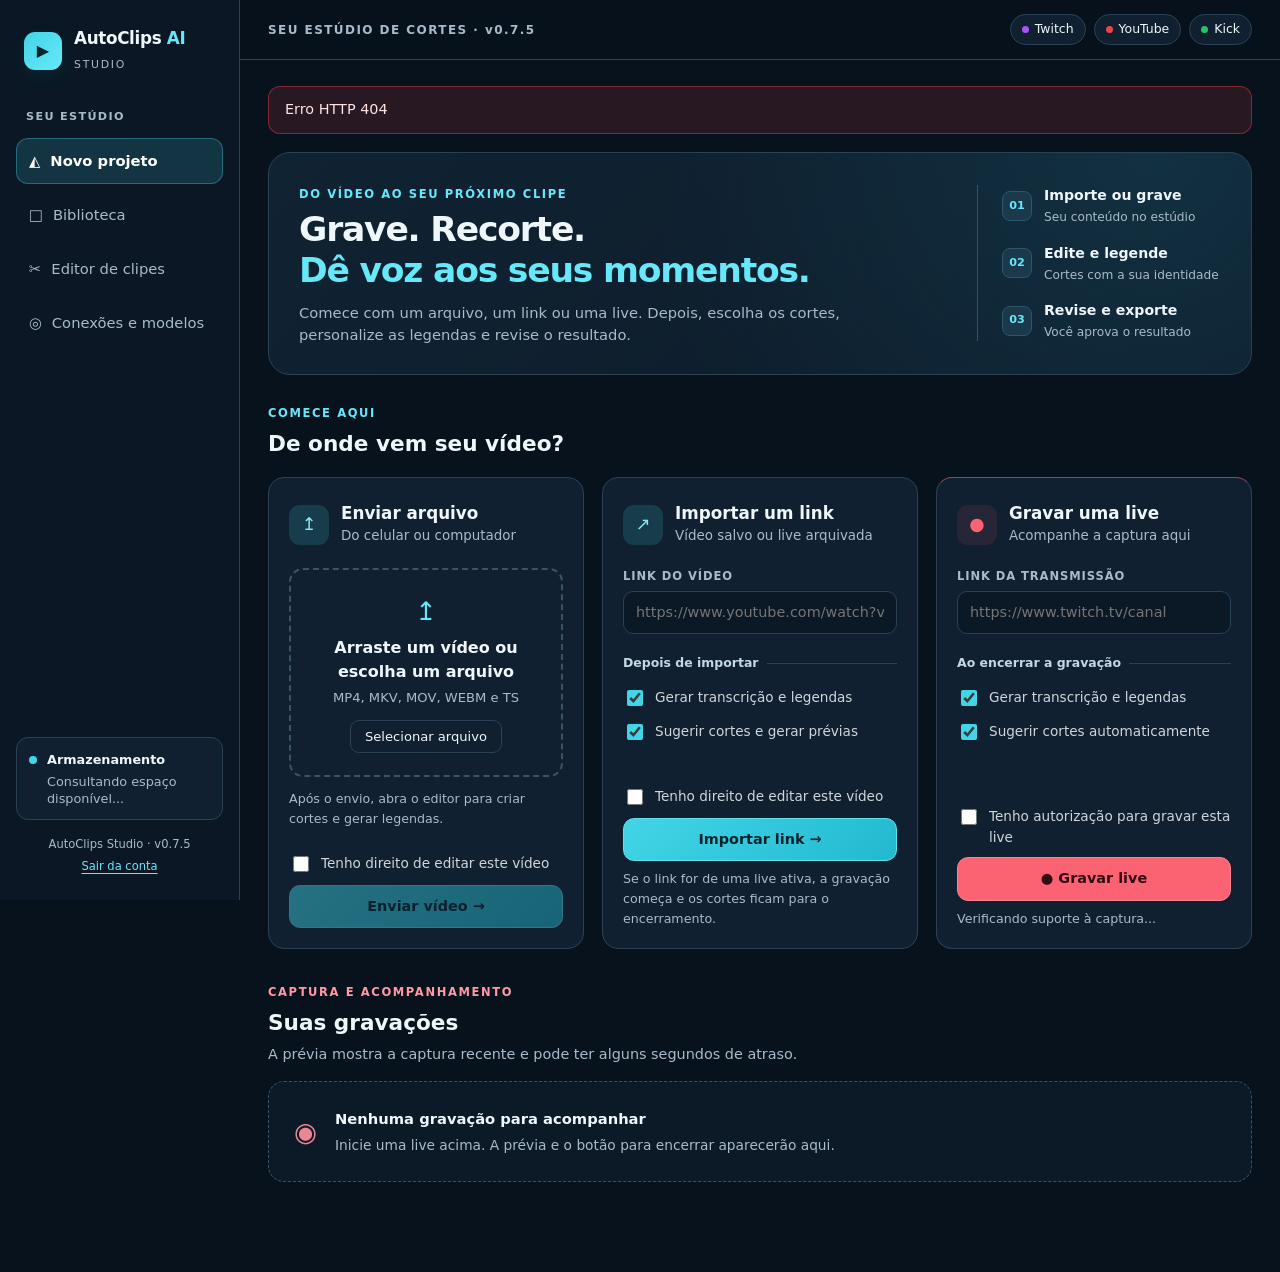
==== static/index.html @ ab7106ce "feat(studio): add face-guided layouts and reusable presets (v0.7.5) Add local YuNet face candidates," ====
<!doctype html>
<html lang="pt-BR">
<head>
  <meta charset="utf-8">
  <meta name="viewport" content="width=device-width, initial-scale=1, viewport-fit=cover">
  <meta name="theme-color" content="#08121d">
  <title>AutoClips AI Studio v0.7.5</title>
  <link rel="stylesheet" href="/static/app.css">
  <link rel="stylesheet" href="/static/layout-editor.css">
</head>
<body>
<a class="skip-link" href="#main-content">Ir para o conteúdo</a>
<div class="shell">
  <aside class="sidebar" aria-label="Navegação do estúdio">
    <div class="brand"><span class="brand-icon" aria-hidden="true">▶</span><div><b>AutoClips<span class="accent"> AI</span></b><small>STUDIO</small></div></div>
    <div class="side-label">SEU ESTÚDIO</div>
    <button class="nav active" data-tab="sources"><span aria-hidden="true">◭</span> Novo projeto</button>
    <button class="nav" data-tab="library"><span aria-hidden="true">□</span> Biblioteca</button>
    <button class="nav" data-tab="editor"><span aria-hidden="true">✂</span> Editor de clipes</button>
    <button class="nav" data-tab="connections"><span aria-hidden="true">◎</span> Conexões e modelos</button>
    <div class="side-spacer"></div>
    <div class="side-info"><div class="storage-dot" aria-hidden="true"></div><div><b>Armazenamento</b><p id="storage-info">Consultando espaço disponível...</p></div></div>
    <div class="sidebar-foot">AutoClips Studio · v0.7.5<br><a href="/logout">Sair da conta</a></div>
  </aside>
  <div class="main-wrap">
    <header class="topbar">
      <div class="mobile-brand"><span aria-hidden="true">▶</span> <b>AutoClips AI</b></div>
      <span class="eyebrow">SEU ESTÚDIO DE CORTES · v0.7.5</span>
      <div class="platforms" aria-label="Plataformas compatíveis"><span class="pill"><i class="dot tw" aria-hidden="true"></i>Twitch</span><span class="pill"><i class="dot yt" aria-hidden="true"></i>YouTube</span><span class="pill"><i class="dot kick" aria-hidden="true"></i>Kick</span></div>
    </header>
    <main id="main-content" tabindex="-1">
      <div id="notice" class="notice hidden" role="status" aria-live="polite"></div>
      <section id="sources" class="page active" aria-labelledby="sources-title">
        <div class="hero">
          <div class="hero-copy"><span class="overline">DO VÍDEO AO SEU PRÓXIMO CLIPE</span><h1 id="sources-title">Grave. Recorte.<br><span>Dê voz aos seus momentos.</span></h1><p>Comece com um arquivo, um link ou uma live. Depois, escolha os cortes, personalize as legendas e revise o resultado.</p></div>
          <ol class="hero-steps" aria-label="Etapas de criação">
            <li><span>01</span><div><b>Importe ou grave</b><small>Seu conteúdo no estúdio</small></div></li>
            <li><span>02</span><div><b>Edite e legende</b><small>Cortes com a sua identidade</small></div></li>
            <li><span>03</span><div><b>Revise e exporte</b><small>Você aprova o resultado</small></div></li>
          </ol>
        </div>
        <div class="section-heading"><div><span class="overline">COMECE AQUI</span><h2>De onde vem seu vídeo?</h2></div></div>
        <div class="source-grid three-cols">
          <article class="panel upload-panel">
            <div class="panel-head"><div class="panel-icon" aria-hidden="true">↥</div><div><h3>Enviar arquivo</h3><p>Do celular ou computador</p></div></div>
            <div class="dropzone" id="dropzone"><div class="drop-illustration" aria-hidden="true">↥</div><b>Arraste um vídeo ou escolha um arquivo</b><p>MP4, MKV, MOV, WEBM e TS</p><input id="video-file" type="file" accept="video/*,.mkv,.ts,.webm" aria-label="Selecionar arquivo de vídeo"><span class="outlined" aria-hidden="true">Selecionar arquivo</span></div>
            <div id="file-label" class="file-label hidden"></div><p class="hint source-help">Após o envio, abra o editor para criar cortes e gerar legendas.</p>
            <label class="checkline authorization"><input type="checkbox" id="upload-authorized"> Tenho direito de editar este vídeo</label>
            <button id="btn-upload" class="primary full" disabled>Enviar vídeo <span aria-hidden="true">→</span></button>
            <div class="progress-wrap hidden" id="upload-progress"><div class="progress-rail"><div id="upload-bar"></div></div><span id="upload-text" role="status">0%</span></div>
          </article>
          <article class="panel vod-panel">
            <div class="panel-head"><div class="panel-icon" aria-hidden="true">↗</div><div><h3>Importar um link</h3><p>Vídeo salvo ou live arquivada</p></div></div>
            <label class="field-label" for="vod-url">LINK DO VÍDEO</label><input id="vod-url" type="url" placeholder="https://www.youtube.com/watch?v=..." autocomplete="off" aria-describedby="vod-capability">
            <fieldset class="source-options"><legend>Depois de importar</legend><label class="checkline"><input type="checkbox" id="vod-transcribe" checked> Gerar transcrição e legendas</label><label class="checkline"><input type="checkbox" id="vod-auto" checked> Sugerir cortes e gerar prévias</label></fieldset>
            <label class="checkline authorization"><input type="checkbox" id="vod-authorized"> Tenho direito de editar este vídeo</label>
            <button id="btn-vod" class="primary full">Importar link <span aria-hidden="true">→</span></button>
            <p class="hint" id="vod-capability">Se o link for de uma live ativa, a gravação começa e os cortes ficam para o encerramento.</p>
          </article>
          <article class="panel live-panel">
            <div class="panel-head"><div class="panel-icon live-icon" aria-hidden="true">●</div><div><h3>Gravar uma live</h3><p>Acompanhe a captura aqui</p></div></div>
            <label class="field-label" for="live-url">LINK DA TRANSMISSÃO</label><input id="live-url" type="url" placeholder="https://www.twitch.tv/canal" autocomplete="off" aria-describedby="live-capability">
            <fieldset class="source-options"><legend>Ao encerrar a gravação</legend><label class="checkline"><input type="checkbox" id="live-transcribe" checked> Gerar transcrição e legendas</label><label class="checkline"><input type="checkbox" id="live-auto" checked> Sugerir cortes automaticamente</label></fieldset>
            <label class="checkline authorization"><input type="checkbox" id="live-authorized"> Tenho autorização para gravar esta live</label>
            <button id="btn-live" class="primary record full"><span aria-hidden="true">●</span> Gravar live</button>
            <p class="hint" id="live-capability">Verificando suporte à captura...</p>
          </article>
        </div>
        <section class="live-workspace" aria-labelledby="live-workspace-title">
          <div class="section-heading"><div><span class="overline live-overline">CAPTURA E ACOMPANHAMENTO</span><h2 id="live-workspace-title">Suas gravações</h2><p>A prévia mostra a captura recente e pode ter alguns segundos de atraso.</p></div></div>
          <div id="lives-list" class="live-recordings" aria-live="polite"></div>
          <div id="lives-empty" class="live-empty"><span class="empty-live-icon" aria-hidden="true">◉</span><div><b>Nenhuma gravação para acompanhar</b><p>Inicie uma live acima. A prévia e o botão para encerrar aparecerão aqui.</p></div></div>
        </section>
      </section>

      <section id="library" class="page" aria-labelledby="library-title">
        <div class="section-heading"><div><span class="overline">SEUS PROJETOS</span><h1 id="library-title">Biblioteca</h1><p>Escolha um vídeo para cortar, transcrever ou continuar a edição.</p></div><div class="btn-row"><button class="outline" id="cleanup-storage" type="button">Limpar temporários</button><button class="outline" id="refresh-library" type="button">Atualizar</button></div></div>
        <div id="video-library" class="video-grid"></div>
      </section>

      <section id="editor" class="page" aria-labelledby="editor-title">
        <div class="section-heading editor-heading"><div><span class="overline">CORTES E LEGENDAS</span><h1 id="editor-title">Editor de clipes</h1><p id="editor-subtitle">Selecione um vídeo da biblioteca para começar.</p></div><div class="btn-row"><button class="outline" id="back-library">Biblioteca</button><button class="primary" id="btn-advanced-timeline" disabled>Abrir montagem de trechos</button></div></div>
        <div id="editor-empty" class="empty-state"><div aria-hidden="true">✂</div><h3>Escolha um vídeo para editar</h3><p>Envie um arquivo, importe um link ou encerre a gravação de uma live.</p><button class="primary" id="empty-go">Novo projeto</button></div>
        <div id="editor-body" class="hidden">
          <div class="editor-layout">
            <section class="editor-main" aria-label="Vídeo, recortes e legendas">
              <div class="video-frame"><video id="editor-player" controls playsinline preload="metadata" aria-label="Vídeo original"></video></div>
              <div class="panel editor-controls">
                <div class="pane-top"><h3>Escolha um trecho</h3><span class="fine">CORTE MANUAL</span></div>
                <div class="timeline"><div class="timeline-rail"><div id="timeline-selection"></div></div><div class="timeline-labels"><span id="range-start-time">00:00</span><span id="range-end-time">00:00</span></div></div>
                <div class="trim-grid"><label for="clip-start">INÍCIO (segundos)<input id="clip-start" type="number" min="0" step="0.1" value="0"></label><label for="clip-end">FIM (segundos)<input id="clip-end" type="number" min="0" step="0.1" value="30"></label></div>
                <div class="range-controls"><input id="start-slider" type="range" min="0" max="30" step="0.1" value="0" aria-label="Ajustar início do trecho"><input id="end-slider" type="range" min="0" max="30" step="0.1" value="30" aria-label="Ajustar fim do trecho"></div>
                <label class="field-label" for="manual-title">NOME DO CLIPE</label><div class="input-and-button"><input id="manual-title" type="text" maxlength="140" placeholder="Ex.: A melhor jogada da live"><button class="primary" id="btn-manual">+ Criar clipe</button></div>
              </div>
              <section class="panel subtitles-panel" aria-labelledby="subtitles-heading">
                <div class="pane-top"><div><span class="overline">DA FALA PARA A TELA</span><h3 id="subtitles-heading">Transcrição e legendas</h3></div><span class="fine">ESTILO</span></div>
                <p id="subtitle-status" class="hint" role="status" aria-live="polite">Gere legendas a partir do áudio deste vídeo.</p>
                <div class="btn-row subtitle-actions"><button id="btn-transcribe" class="outline" type="button">Gerar legendas</button><a id="subtitle-download-srt" class="download-link hidden" download="legendas.srt">Baixar SRT</a><a id="subtitle-download-vtt" class="download-link hidden" download="legendas.vtt">Baixar VTT</a></div>
                <div class="subtitle-settings">
                  <label for="subtitle-font">FONTE<select id="subtitle-font"><option value="DejaVu Sans">DejaVu Sans · sem serifa</option><option value="DejaVu Serif">DejaVu Serif · com serifa</option><option value="Liberation Sans">Liberation Sans · sem serifa</option><option value="Liberation Serif">Liberation Serif · com serifa</option><option value="Noto Sans">Noto Sans · sem serifa</option></select></label>
                  <label for="subtitle-size">TAMANHO EM 1080p<input id="subtitle-size" type="number" min="18" max="96" step="1" value="56" inputmode="numeric" aria-describedby="subtitle-style-help"></label>
                  <label for="subtitle-color">COR DO TEXTO<input id="subtitle-color" type="color" value="#ffffff"></label>
                </div>
                <div class="subtitle-preview" aria-label="Amostra do estilo de legenda"><span class="sample-label">AMOSTRA DO ESTILO</span><span id="subtitle-sample">A legenda aparece assim</span></div>
                <p id="subtitle-style-help" class="hint">O contorno escuro ajuda na leitura. Confira a fonte e o tamanho na prévia do clipe antes de exportar. SRT e VTT guardam texto e tempo; o estilo é aplicado ao vídeo.</p>
              </section>
            </section>
            <aside class="editor-side" aria-label="Sugestões e exportação">
              <div class="panel">
                <div class="pane-top"><h3>Encontrar momentos</h3><span class="ai-label">ASSISTENTE</span></div><p class="muted small">Receba sugestões e escolha quais trechos quer aproveitar.</p>
                <div class="trim-grid"><label>QUANTIDADE<select id="clip-count"><option value="3">3 clipes</option><option value="5" selected>5 clipes</option><option value="10">10 clipes</option></select></label><label>DURAÇÃO<select id="clip-length"><option value="30">30 segundos</option><option value="40" selected>40 segundos</option><option value="60">60 segundos</option></select></label></div>
                <label class="checkline"><input id="transcribe" type="checkbox" checked> Gerar transcrição se ainda não existir</label>
                <label class="checkline"><input id="cloud-model" type="checkbox"> Usar a IA escolhida em Conexões</label>
                <label class="checkline" id="cloud-approval-line"><input id="cloud-approved" type="checkbox"> Autorizo enviar trechos da transcrição ao provedor de IA. O uso segue os limites e preços da minha conta.</label>
                <details class="advanced"><summary>Modelo local e opções avançadas</summary><label class="field-label" for="ollama-model">MODELO OLLAMA</label><input id="ollama-model" type="text" placeholder="Ex.: qwen2.5:3b"><p class="hint">Opcional. Use apenas se o servidor tiver Ollama e o modelo instalado. Caso contrário, deixe vazio.</p></details>
                <button class="primary full" id="btn-analyze">Encontrar momentos</button><p class="hint" id="analysis-note">A transcrição permite avaliar as falas. Sem ela, as sugestões usam variações do áudio.</p>
              </div>
              <div class="panel export-settings">
                <div class="pane-top"><h3>Preparar exportação</h3></div>
                <div id="layout-editor" class="layout-editor"></div>
                <label class="field-label" for="layout">ENQUADRAMENTO</label><select id="layout"><option value="blur">Vídeo inteiro + fundo desfocado</option><option value="fit">Vídeo inteiro com bordas</option><option value="crop">Recorte central</option></select>
                <label class="checkline"><input id="burn-subs" type="checkbox"> Incluir legendas no vídeo</label><p class="hint">Gere uma prévia no clipe abaixo. Depois de assistir e aprovar, exporte o vídeo final.</p>
                <details class="advanced"><summary>Qualidade dos arquivos</summary><p class="hint">Prévia em 720p. Arquivo final em 1080p. Mudou o corte, o enquadramento ou a legenda? Gere uma nova prévia para revisar.</p></details>
              </div>
            </aside>
          </div>
          <div class="section-heading moments-title"><div><span class="overline">REVISE E EXPORTE</span><h2>Seus clipes <span id="clips-number">0</span></h2></div><button class="outline" id="refresh-clips">Atualizar</button></div>
          <div id="clips-list" class="clips-list"><div class="empty-state mini"><p>Crie um clipe manual ou encontre momentos com o assistente.</p></div></div>
        </div>
      </section>

      <section id="connections" class="page" aria-labelledby="connections-title">
        <div class="section-heading"><div><span class="overline">CONTAS E FERRAMENTAS</span><h1 id="connections-title">Conexões e modelos</h1><p>Conecte suas contas, escolha a IA para cada tarefa e abra seus workflows.</p></div></div>
        <div class="section-heading connection-heading"><div><span class="overline">CAPTURA E PUBLICAÇÃO</span><h2>Suas contas</h2></div><button id="reload-social" class="outline" type="button">Atualizar</button></div>
        <div id="social-grid" class="source-grid social-grid"><article class="panel"><p>Consultando as plataformas...</p></article></div>
        <details class="connection-help"><summary>Como conectar uma conta?</summary><p>Use o login oficial da plataforma. Se uma conexão estiver indisponível, o administrador precisa configurar o aplicativo no servidor. Você não precisa informar Client ID ou Secret nesta tela.</p><p>A publicação de cada clipe exige sua aprovação.</p></details>

        <div class="section-heading connection-heading" id="ai-connections-heading"><div><span class="overline">MOMENTOS, TÍTULOS E DESCRIÇÕES</span><h2>Seus modelos de IA</h2><p>Escolha modelos gratuitos ou conecte outro provedor.</p></div><span class="free-badge">FREE LLM</span></div>
        <div class="free-model-info"><b>Seleção automática de modelos gratuitos</b><p>O OpenRouter Free escolhe um modelo gratuito disponível para cada pedido. As cotas da sua conta continuam valendo.</p></div>
        <p id="connection-feedback" class="connection-feedback hidden" role="status" aria-live="polite"></p>
        <div id="provider-list" class="provider-list" aria-live="polite"></div>
        <div class="source-grid ai-providers-grid">
          <article class="panel provider-panel">
            <div class="panel-head"><div class="panel-icon" aria-hidden="true">✦</div><div><h3>Conectar OpenRouter</h3><p>Uma chave para acessar modelos de vários provedores.</p></div></div>
            <form id="openrouter-form"><label class="field-label" for="openrouter-key">CHAVE DE API</label><input id="openrouter-key" type="password" autocomplete="off" minlength="5" required placeholder="sk-or-v1-••••••••"><label class="checkline"><input id="openrouter-auto-free" type="checkbox" checked> Usar seleção gratuita para momentos e títulos</label><button class="primary full" type="submit">Validar chave e carregar modelos</button></form>
            <p class="hint">A chave fica criptografada no servidor. Carregar o catálogo não gera conteúdo.</p><a class="connection-link" href="https://openrouter.ai/keys" target="_blank" rel="noopener noreferrer">Criar ou consultar minha chave ↗</a>
          </article>
          <article class="panel provider-panel">
            <div class="panel-head"><div class="panel-icon" aria-hidden="true">◎</div><div><h3>Conectar outro provedor</h3><p>Use o catálogo Free LLM APIs ou uma URL personalizada.</p></div></div>
            <form id="custom-provider-form">
              <label class="field-label" for="provider-preset">PROVEDOR</label><select id="provider-preset"><option value="custom">Provedor personalizado</option></select>
              <div id="preset-details" class="preset-details hidden"><p id="preset-price" class="hint"></p><p id="preset-quota" class="hint"></p><a id="preset-key-link" class="connection-link" target="_blank" rel="noopener noreferrer">Criar minha chave ↗</a></div>
              <label class="field-label spaced" for="custom-name">NOME DA CONEXÃO</label><input id="custom-name" type="text" required minlength="2" maxlength="80" placeholder="Meu provedor">
              <label class="field-label spaced" for="custom-endpoint">ENDEREÇO DA API (URL-BASE HTTPS)</label><input id="custom-endpoint" type="url" required placeholder="https://api.exemplo.com/v1">
              <label class="field-label spaced" for="custom-key">CHAVE DE API</label><input id="custom-key" type="password" autocomplete="off" required minlength="5" placeholder="••••••••">
              <button class="primary full spaced" type="submit">Conectar e carregar modelos</button>
            </form>
            <p id="catalog-notice" class="hint">O catálogo reúne provedores. Use uma chave da sua conta; os limites variam por serviço.</p><a id="catalog-source" class="connection-link" href="https://github.com/open-free-llm-api/awesome-freellm-apis" target="_blank" rel="noopener noreferrer">Consultar catálogo de referência ↗</a>
          </article>
        </div>
        <article class="panel model-picker" id="model-picker">
          <div class="pane-top"><div><h3>Qual IA deve fazer cada tarefa?</h3><p class="hint">O filtro inclui todo o catálogo. No OpenRouter, os modelos gratuitos aparecem primeiro.</p></div><span class="ai-label">MODELOS</span></div>
          <div class="model-form-grid"><label>PARA QUAL TAREFA?<select id="model-stage"><option value="moments">Encontrar melhores momentos</option><option value="titles">Títulos e descrições</option></select></label><label>PROVEDOR<select id="model-provider"><option value="">Primeiro conecte um provedor</option></select></label></div>
          <div class="model-form-grid spaced"><label>PREÇO<select id="model-cost"><option value="free">Somente gratuitos</option><option value="all">Todos os modelos</option><option value="paid">Pagos</option><option value="unknown">Preço não informado</option></select></label><label>PESQUISAR MODELOS<input id="model-search" type="search" maxlength="100" placeholder="Nome ou ID do modelo" autocomplete="off"></label></div>
          <p id="model-count" class="hint" role="status" aria-live="polite">Conecte um provedor para consultar os modelos.</p>
          <label class="field-label spaced" for="model-choice">MODELO DISPONÍVEL</label><select id="model-choice" disabled><option value="">Escolha um provedor para ver os modelos</option></select>
          <button id="load-more-models" class="outline spaced hidden" type="button">Carregar mais modelos</button>
          <p id="model-price-note" class="hint">Gratuito significa preço informado como zero. Disponibilidade e cotas dependem da sua conta.</p>
          <p id="model-feedback" class="hint" role="status" aria-live="polite"></p>
          <button id="save-model" class="primary full" type="button" disabled>Usar este modelo na tarefa</button>
          <div id="selected-models" class="selected-models"></div>
          <details class="advanced"><summary>Quando o modelo é usado?</summary><p class="hint">A IA de momentos usa a transcrição quando você autoriza o envio no editor. Títulos e descrições também podem ser criados no próprio clipe. Sem transcrição, o estúdio usa a sugestão local.</p></details>
        </article>

        <div class="section-heading connection-heading"><div><span class="overline">FERRAMENTAS CRIATIVAS</span><h2>Comfy Cloud</h2><p class="hint">Abra um workflow no editor oficial. Os arquivos, a execução e os créditos são gerenciados na sua conta do Comfy Cloud.</p></div><button id="reload-comfy" class="outline" type="button">Atualizar workflows</button></div>
        <div id="comfy-workflows" class="comfy-workflows" aria-live="polite"><article class="panel"><p class="hint">Consultando workflows configurados...</p></article></div>
      </section>
    </main>
  </div>
</div>
<nav class="mobile-tabs" aria-label="Navegação do estúdio"><button data-tab="sources" class="active"><span aria-hidden="true">↥</span><span>Início</span></button><button data-tab="library"><span aria-hidden="true">□</span><span>Biblioteca</span></button><button data-tab="editor"><span aria-hidden="true">✂</span><span>Editor</span></button><button data-tab="connections"><span aria-hidden="true">◎</span><span>Conexões</span></button></nav>
<script src="/static/hls.min.js"></script>
<script src="/static/live-preview.js"></script>
<script src="/static/layout-editor.js"></script>
<script src="/static/app.js"></script>
<script src="/static/connections.js"></script>
</body>
</html>
---- static/app.css ----
:root {
  --bg: #08121d;
  --panel: #102030;
  --panel-2: #152b3d;
  --border: #2b4255;
  --text: #eff7fc;
  --muted: #a9bbca;
  --accent: #42d5e7;
  --accent-2: #67e8f9;
  --ok: #22c55e;
  --warn: #f59e0b;
  --danger: #ef4444;
  --radius: 16px;
}

* { box-sizing: border-box; }
html, body {
  margin: 0; padding: 0;
  background: var(--bg);
  color: var(--text);
  font-family: 'Inter', system-ui, -apple-system, 'Segoe UI', sans-serif;
  line-height: 1.5;
  -webkit-font-smoothing: antialiased;
}

.hidden { display: none !important; }
.small { font-size: 0.85rem; }
.muted { color: var(--muted); }
.spaced { margin-top: 12px; }

.shell { display: flex; min-height: 100vh; }

.sidebar {
  width: 240px;
  flex-shrink: 0;
  background: #0b1724;
  border-right: 1px solid var(--border);
  padding: 22px 16px;
  display: flex;
  flex-direction: column;
  gap: 8px;
  position: sticky;
  top: 0;
  height: 100vh;
}

.brand {
  display: flex;
  align-items: center;
  gap: 12px;
  padding: 4px 8px 18px;
}
.brand-icon {
  width: 38px; height: 38px;
  border-radius: 11px;
  background: linear-gradient(135deg, var(--accent), var(--accent-2));
  display: grid; place-items: center;
  font-weight: 800; color: #06222c;
}
.brand b { display: block; font-size: 1.05rem; letter-spacing: -0.02em; }
.brand .accent { color: var(--accent-2); }
.brand small { color: var(--muted); font-size: 0.68rem; letter-spacing: 0.16em; }

.side-label {
  font-size: 0.7rem;
  font-weight: 700;
  color: var(--muted);
  letter-spacing: 0.12em;
  padding: 8px 10px 4px;
}

.nav {
  background: transparent;
  border: 1px solid transparent;
  color: var(--muted);
  padding: 11px 12px;
  border-radius: 12px;
  text-align: left;
  font: inherit;
  font-size: 0.92rem;
  font-weight: 500;
  display: flex;
  align-items: center;
  gap: 10px;
  cursor: pointer;
  transition: all 0.15s ease;
}
.nav:hover { background: rgba(255,255,255,0.04); color: var(--text); }
.nav.active {
  background: rgba(66, 213, 231, 0.16);
  border-color: rgba(66, 213, 231, 0.35);
  color: #fff;
  font-weight: 600;
}

.side-spacer { flex: 1; }
.side-info {
  background: var(--panel);
  border: 1px solid var(--border);
  border-radius: 12px;
  padding: 12px;
  display: flex;
  gap: 10px;
  align-items: flex-start;
  font-size: 0.8rem;
}
.side-info p { margin: 4px 0 0; color: var(--muted); line-height: 1.35; }
.live-dot {
  width: 9px; height: 9px; border-radius: 50%;
  background: var(--ok); margin-top: 4px; flex-shrink: 0;
  box-shadow: 0 0 10px var(--ok);
}
.sidebar-foot {
  font-size: 0.72rem;
  color: var(--muted);
  text-align: center;
  padding-top: 6px;
}

.main-wrap { flex: 1; display: flex; flex-direction: column; min-width: 0; }
.topbar {
  height: 60px;
  border-bottom: 1px solid var(--border);
  padding: 0 28px;
  display: flex;
  align-items: center;
  justify-content: space-between;
  background: rgba(8, 18, 29, 0.85);
  backdrop-filter: blur(10px);
  position: sticky;
  top: 0;
  z-index: 20;
}
.mobile-brand { display: none; font-size: 1rem; }
.eyebrow { font-size: 0.75rem; font-weight: 700; letter-spacing: 0.12em; color: var(--muted); }
.platforms { display: flex; gap: 8px; }
.pill {
  background: var(--panel);
  border: 1px solid var(--border);
  padding: 5px 11px;
  border-radius: 999px;
  font-size: 0.78rem;
  display: inline-flex;
  align-items: center;
  gap: 6px;
}
.dot { width: 7px; height: 7px; border-radius: 50%; display: inline-block; }
.dot.tw { background: #a855f7; }
.dot.yt { background: #ef4444; }
.dot.kick { background: #22c55e; }

main {
  max-width: 1320px;
  width: 100%;
  margin: 0 auto;
  padding: 26px 28px 90px;
}

.page { display: none; }
.page.active { display: block; animation: fadeIn 0.2s ease; }
@keyframes fadeIn { from { opacity: 0; transform: translateY(4px); } to { opacity: 1; transform: none; } }

.notice {
  background: rgba(103, 232, 249, 0.12);
  border: 1px solid rgba(103, 232, 249, 0.4);
  color: #e0f2fe;
  padding: 12px 16px;
  border-radius: 12px;
  margin-bottom: 18px;
  font-size: 0.9rem;
}
.notice.error {
  background: rgba(239, 68, 68, 0.14);
  border-color: rgba(239, 68, 68, 0.45);
  color: #fee2e2;
}
.notice.ok {
  background: rgba(34, 197, 94, 0.14);
  border-color: rgba(34, 197, 94, 0.45);
  color: #dcfce7;
}

.hero {
  background: radial-gradient(circle at 85% 30%, rgba(66, 213, 231, 0.22), transparent 55%),
              linear-gradient(135deg, #102333, #0d1a29);
  border: 1px solid var(--border);
  border-radius: 22px;
  padding: 32px;
  display: flex;
  justify-content: space-between;
  align-items: center;
  gap: 24px;
  margin-bottom: 28px;
}
.overline {
  display: inline-block;
  font-size: 0.72rem;
  font-weight: 700;
  letter-spacing: 0.14em;
  color: var(--accent-2);
  margin-bottom: 6px;
}
.hero h1 { font-size: clamp(1.6rem, 3vw, 2.3rem); margin: 0 0 10px; line-height: 1.15; }
.hero h1 span { color: #67e8f9; }
.hero p { color: var(--muted); max-width: 560px; margin: 0 0 16px; line-height: 1.5; }
.hero-points { display: flex; flex-wrap: wrap; gap: 14px; font-size: 0.84rem; color: #cbd5e1; }

.section-heading {
  display: flex;
  justify-content: space-between;
  align-items: flex-end;
  gap: 16px;
  margin-bottom: 16px;
}
.section-heading h1, .section-heading h2 { margin: 0; font-size: 1.35rem; }
.section-heading p { margin: 4px 0 0; color: var(--muted); font-size: 0.9rem; }

.source-grid {
  display: grid;
  grid-template-columns: repeat(2, minmax(0, 1fr));
  gap: 18px;
}
.source-grid.three-cols {
  grid-template-columns: repeat(3, minmax(0, 1fr));
}

.panel {
  background: var(--panel);
  border: 1px solid var(--border);
  border-radius: var(--radius);
  padding: 20px;
}
.panel-head {
  display: flex;
  align-items: center;
  gap: 12px;
  margin-bottom: 16px;
}
.panel-head h3 { margin: 0; font-size: 1.05rem; }
.panel-head p { margin: 2px 0 0; color: var(--muted); font-size: 0.84rem; }
.panel-icon {
  width: 40px; height: 40px; border-radius: 11px;
  background: rgba(66, 213, 231, 0.16);
  color: #8ae8f1;
  display: grid; place-items: center;
  font-size: 1.1rem; flex-shrink: 0;
}
.live-icon { background: rgba(239, 68, 68, 0.16); color: #f87171; }

.dropzone {
  border: 2px dashed #3b5368;
  border-radius: 14px;
  padding: 22px 16px;
  text-align: center;
  cursor: pointer;
  position: relative;
  transition: border-color 0.15s ease, background 0.15s ease;
  margin-bottom: 12px;
}
.dropzone:hover, .dropzone.drag { border-color: var(--accent); background: rgba(66, 213, 231, 0.06); }
.dropzone input[type="file"] {
  position: absolute; inset: 0; opacity: 0; cursor: pointer; width: 100%; height: 100%;
}
.drop-illustration { font-size: 1.6rem; color: var(--accent-2); margin-bottom: 6px; }
.dropzone p { color: var(--muted); font-size: 0.82rem; margin: 4px 0 12px; }
.outlined {
  display: inline-block;
  border: 1px solid var(--border);
  padding: 6px 14px;
  border-radius: 9px;
  font-size: 0.82rem;
}

.file-label {
  background: var(--panel-2);
  border: 1px solid var(--border);
  padding: 8px 12px;
  border-radius: 10px;
  font-size: 0.84rem;
  margin-bottom: 10px;
  word-break: break-all;
}

.field-label {
  display: block;
  font-size: 0.72rem;
  font-weight: 700;
  letter-spacing: 0.08em;
  color: var(--muted);
  margin-bottom: 6px;
}

input[type="text"], input[type="url"], input[type="password"], input[type="number"], select, textarea {
  width: 100%;
  background: #0b1826;
  border: 1px solid var(--border);
  color: var(--text);
  border-radius: 10px;
  padding: 10px 12px;
  font: inherit;
  font-size: 0.9rem;
}
input:focus, select:focus, textarea:focus {
  outline: 2px solid transparent;
  border-color: var(--accent);
}

.checkline {
  display: flex;
  align-items: flex-start;
  gap: 9px;
  font-size: 0.85rem;
  color: #d1d5db;
  margin: 10px 0;
  cursor: pointer;
}
.checkline input { margin-top: 3px; accent-color: var(--accent); }

button {
  font: inherit;
  cursor: pointer;
  border-radius: 11px;
  padding: 10px 16px;
  font-weight: 600;
  font-size: 0.9rem;
  border: 1px solid transparent;
  transition: all 0.15s ease;
}
button:disabled { opacity: 0.45; cursor: not-allowed; }
button.primary {
  background: linear-gradient(135deg, var(--accent), #22b9cf);
  color: #06222c;
  border-color: #5ee2ee;
}
button.primary:hover:not(:disabled) { filter: brightness(1.08); }
button.outline {
  background: transparent;
  border-color: var(--border);
  color: var(--text);
}
button.outline:hover:not(:disabled) { border-color: #53728c; background: rgba(255,255,255,0.03); }
button.danger {
  background: rgba(239, 68, 68, 0.14);
  border-color: rgba(239, 68, 68, 0.35);
  color: #fca5a5;
}
button.full { width: 100%; }
.btn-row { display: flex; flex-wrap: wrap; gap: 8px; align-items: center; }

.progress-wrap {
  display: flex;
  align-items: center;
  gap: 10px;
  margin-top: 10px;
}
.progress-rail {
  flex: 1; height: 8px; border-radius: 999px;
  background: #0b1826; overflow: hidden;
}
#upload-bar { height: 100%; width: 0%; background: var(--accent-2); transition: width 0.2s; }

.hint { font-size: 0.84rem; color: var(--muted); margin: 8px 0 0; line-height: 1.55; }
.platform-desc { display: flex; gap: 6px; margin: 10px 0; }
.supported {
  font-size: 0.68rem; font-weight: 700; letter-spacing: 0.08em;
  background: #0b1826; border: 1px solid var(--border);
  padding: 3px 8px; border-radius: 6px; color: var(--muted);
}
.live-explainer {
  display: flex; gap: 10px; align-items: flex-start;
  background: #0b1826; border: 1px solid var(--border);
  padding: 10px 12px; border-radius: 10px; margin: 10px 0; font-size: 0.82rem;
}
.live-explainer p { margin: 2px 0 0; color: var(--muted); }
.live-signal { color: #ef4444; }

.video-grid {
  display: grid;
  grid-template-columns: repeat(auto-fill, minmax(min(100%, 280px), 1fr));
  gap: 18px;
}
.video-card {
  background: var(--panel);
  border: 1px solid var(--border);
  border-radius: var(--radius);
  overflow: hidden;
  display: flex;
  flex-direction: column;
}
.video-thumb {
  aspect-ratio: 16/9;
  background: #07111b;
  display: grid;
  place-items: center;
  overflow: hidden;
  position: relative;
}
.video-thumb img { width: 100%; height: 100%; object-fit: cover; }
.video-badge {
  position: absolute; top: 10px; right: 10px;
  background: rgba(8, 18, 29, 0.85);
  border: 1px solid var(--border);
  padding: 3px 8px; border-radius: 6px; font-size: 0.72rem; text-transform: uppercase;
}
.video-body { padding: 14px; flex: 1; display: flex; flex-direction: column; gap: 10px; }
.video-body h3 { margin: 0; font-size: 0.98rem; word-break: break-word; }
.video-meta { font-size: 0.8rem; color: var(--muted); }

.editor-layout {
  display: grid;
  grid-template-columns: minmax(0, 1.45fr) minmax(0, 1fr);
  gap: 20px;
  align-items: start;
}
.video-frame {
  background: #060e17;
  border: 1px solid var(--border);
  border-radius: var(--radius);
  overflow: hidden;
  margin-bottom: 16px;
}
.video-frame video { width: 100%; max-height: 440px; display: block; object-fit: contain; background: #050d17; }

.pane-top {
  display: flex;
  justify-content: space-between;
  align-items: center;
  gap: 10px;
  margin-bottom: 12px;
}
.pane-top h3 { margin: 0; font-size: 1rem; }
.fine, .ai-label {
  font-size: 0.68rem; font-weight: 700; letter-spacing: 0.1em;
  padding: 3px 8px; border-radius: 6px;
  background: rgba(66, 213, 231, 0.16); color: #8ae8f1;
}

.timeline { margin: 12px 0; }
.timeline-rail {
  height: 10px; background: #0b1826; border-radius: 999px;
  position: relative; overflow: hidden; border: 1px solid var(--border);
}
#timeline-selection {
  position: absolute; top: 0; bottom: 0;
  background: linear-gradient(90deg, var(--accent), var(--accent-2));
  left: 0%; width: 20%;
}
.timeline-labels {
  display: flex; justify-content: space-between;
  font-size: 0.78rem; color: var(--muted); margin-top: 6px;
}
.trim-grid {
  display: grid; grid-template-columns: 1fr 1fr; gap: 12px; margin: 10px 0;
}
.trim-grid label { font-size: 0.75rem; font-weight: 700; color: var(--muted); display: flex; flex-direction: column; gap: 6px; }
.range-controls { display: flex; flex-direction: column; gap: 6px; margin-bottom: 12px; }
.input-and-button { display: flex; gap: 10px; }
.editor-side { display: flex; flex-direction: column; gap: 16px; }
.advanced { margin: 10px 0; font-size: 0.85rem; }
.advanced summary { cursor: pointer; color: var(--accent-2); margin-bottom: 8px; }

.moments-title { margin-top: 28px; }
.clips-list { display: flex; flex-direction: column; gap: 14px; }
.clip-card {
  background: var(--panel);
  border: 1px solid var(--border);
  border-radius: var(--radius);
  padding: 18px;
  display: grid;
  grid-template-columns: 1fr auto;
  gap: 16px;
}
.clip-header { display: flex; flex-wrap: wrap; align-items: center; gap: 8px; margin-bottom: 10px; }
.clip-badge {
  background: #0b1826; border: 1px solid var(--border);
  padding: 3px 9px; border-radius: 6px; font-size: 0.75rem; font-weight: 700;
}
.clip-score { color: #fde047; }
.clip-fields {
  display: grid; grid-template-columns: 2fr 1fr 1fr; gap: 10px; margin-bottom: 10px;
}
.clip-excerpt {
  background: #0b1826; border: 1px solid var(--border);
  padding: 10px 12px; border-radius: 10px;
  font-size: 0.83rem; color: #cbd5e1; margin: 8px 0;
}
.clip-media {
  width: 220px;
  display: flex;
  flex-direction: column;
  gap: 8px;
}
.clip-media video {
  width: 100%; border-radius: 12px; background: #060e17;
  border: 1px solid var(--border); max-height: 390px; object-fit: contain;
}
.yt-publish-box {
  margin-top: 10px;
  padding: 12px;
  background: #0b1826;
  border: 1px solid var(--border);
  border-radius: 12px;
}

.empty-state {
  background: var(--panel);
  border: 1px dashed var(--border);
  border-radius: var(--radius);
  padding: 42px 20px;
  text-align: center;
}
.empty-state.mini { padding: 24px; }

.connection-help {
  background: var(--panel-2);
  border: 1px solid var(--border);
  border-radius: 12px;
  padding: 14px 16px;
  font-size: 0.85rem;
  color: #cbd5e1;
  margin: 16px 0 26px;
  line-height: 1.5;
}
.provider-list { display: grid; gap: 12px; margin: 16px 0; }
.model-form-grid { display: grid; grid-template-columns: 1fr 1fr; gap: 12px; }
.selected-models { display: flex; flex-wrap: wrap; gap: 8px; margin-top: 14px; }
.sel-chip {
  background: #0b1826; border: 1px solid var(--border);
  padding: 6px 12px; border-radius: 999px; font-size: 0.8rem;
}

.mobile-tabs { display: none; }

@media (max-width: 980px) {
  .source-grid.three-cols, .editor-layout { grid-template-columns: 1fr; }
  .clip-card { grid-template-columns: 1fr; }
  .clip-media { width: 100%; max-width: 280px; }
}

@media (max-width: 760px) {
  .sidebar { display: none; }
  .mobile-brand { display: block; }
  .eyebrow { display: none; }
  main { padding: 18px 16px 96px; }
  .hero { flex-direction: column; align-items: flex-start; padding: 22px; }
  .source-grid, .clip-fields, .model-form-grid { grid-template-columns: 1fr; }
  .mobile-tabs {
    position: fixed; bottom: 0; left: 0; right: 0;
    background: #0b1724; border-top: 1px solid var(--border);
    display: grid; grid-template-columns: repeat(4, 1fr);
    padding: 8px 4px calc(8px + env(safe-area-inset-bottom));
    z-index: 40;
  }
  .mobile-tabs button {
    background: transparent; color: var(--muted);
    display: flex; flex-direction: column; align-items: center; gap: 3px;
    padding: 6px; font-size: 0.72rem;
  }
  .mobile-tabs button.active { color: var(--accent-2); }
}
/* v0.6: give the advanced timeline entry an accessible width on mobile. */
@media (max-width: 760px) {
  #editor > .section-heading { flex-wrap: wrap; align-items: center; }
  #btn-advanced-timeline { flex: 1 1 100%; }
}

/* Comfy Cloud is a workflow launcher, not an in-app generation form. */
.comfy-workflows {display:grid;grid-template-columns:repeat(auto-fit,minmax(min(100%,245px),1fr));gap:14px;margin-bottom:24px}
.comfy-workflows .panel {min-width:0}
.comfy-launch {display:block;text-align:center;text-decoration:none;margin-top:14px;padding:13px 12px;border-radius:10px}
.comfy-workflows h3 {overflow-wrap:anywhere}

/* QA mobile checkpoint: full-width, readable clip metadata fields. */
.clip-fields input { width: 100%; min-width: 0; box-sizing: border-box; }
.clip-fields > label { min-width: 0; }
@media (max-width: 760px) {
  .clip-fields { grid-template-columns: repeat(2, minmax(0, 1fr)); }
  .clip-fields > label:first-child { grid-column: 1 / -1; }
  .clip-card .btn-row > .c-render-final,
  .clip-card .btn-row > button.primary:not(.c-gen-meta),
  .clip-card .btn-row > .checkline { flex: 1 1 100%; }
  .clip-card .btn-row > button.primary { min-height: 44px; }
  .yt-publish-box textarea { min-width: 0; }
}
/* Default text inputs omit type="text" in templates. */
input:not([type]) { width: 100%; min-width: 0; box-sizing: border-box; background: #0b1826; border: 1px solid var(--border); color: var(--text); border-radius: 10px; padding: 10px 12px; font: inherit; font-size: 0.9rem; }

/* v0.7.3: complete model catalog, free routing and provider setup. */
#connections .connection-heading { margin-top: 30px; }
#connections .panel, #connections .panel-head > div, #connections .model-form-grid > label { min-width: 0; }
#connections .panel p { line-height: 1.55; }
#connections input, #connections select { max-width: 100%; min-width: 0; }
#connections input[type="search"] { width: 100%; background: #0b1826; border: 1px solid var(--border); color: var(--text); border-radius: 10px; padding: 10px 12px; font: inherit; font-size: 0.9rem; }
#connections input[readonly] { color: #c1d3df; background: #152938; }
#connections :is(button, a, input, select):focus-visible { outline: 2px solid #7dd3fc; outline-offset: 3px; }
#connections .model-form-grid > label { display: flex; flex-direction: column; gap: 7px; font-size: 0.73rem; font-weight: 700; color: var(--muted); }
#connections .model-form-grid select, #connections .model-form-grid input { font-weight: 400; }
#connections .connection-link { display: inline-block; color: #72ddea; font-size: 0.85rem; line-height: 1.6; text-underline-offset: 3px; overflow-wrap: anywhere; }
#connections .free-badge { display: inline-flex; align-items: center; padding: 5px 9px; border: 1px solid #286b50; border-radius: 8px; color: #a7f3d0; background: #113125; font-size: 0.72rem; font-weight: 700; white-space: nowrap; }
.free-model-info { padding: 16px 18px; background: linear-gradient(115deg, #14283a, #102131); border: 1px solid #2d4864; border-radius: 12px; margin-bottom: 16px; }
.free-model-info b { color: #dbeafe; font-size: 0.95rem; }
.free-model-info p { margin: 6px 0 0; color: #b6c7dc; font-size: 0.85rem; line-height: 1.6; }
.connection-feedback { padding: 11px 14px; background: #101e2a; border: 1px solid #2e445d; border-radius: 10px; font-size: 0.85rem; line-height: 1.55; overflow-wrap: anywhere; }
.preset-details { margin: 10px 0 12px; border-left: 2px solid #38bacb; padding: 0 0 0 12px; }
.preset-details .hint { margin: 5px 0; }
.connected-provider .pane-top { align-items: flex-start; }
.connected-provider .pane-top .hint { margin: 5px 0 0; }
.provider-stats { display: flex; flex-wrap: wrap; align-items: center; gap: 6px 16px; color: var(--muted); font-size: 0.82rem; }
.free-active { color: #86efac; }
.provider-actions { gap: 8px; }
.provider-actions button { font-size: 0.82rem; }
.provider-feedback { margin-bottom: 0; overflow-wrap: anywhere; }
.connection-empty { border: 1px dashed var(--border); border-radius: 12px; padding: 17px; color: #b9ccd9; font-size: 0.86rem; }
.connection-empty p { margin: 6px 0 0; }
#model-choice { width: 100%; text-overflow: ellipsis; }
#model-count { margin: 14px 0 8px; }
#model-price-note { border-left: 2px solid #488093; padding-left: 10px; }
#selected-models .sel-chip { border-radius: 10px; max-width: 100%; overflow-wrap: anywhere; line-height: 1.6; }
@media (max-width: 1080px) and (min-width: 761px) {
  .ai-providers-grid { grid-template-columns: minmax(0, 1fr); }
}
@media (max-width: 760px) {
  .topbar { padding: 0 16px; gap: 8px; }
  .topbar .platforms { gap: 4px; }
  .topbar .pill { padding: 4px 6px; font-size: 0.66rem; }
  .mobile-brand { font-size: 0.86rem; white-space: nowrap; }
  #connections > .section-heading { flex-wrap: wrap; align-items: flex-start; }
  #connections > .section-heading > button { width: 100%; }
  #connections .ai-providers-grid { grid-template-columns: minmax(0, 1fr); }
  .connected-provider .pane-top { flex-wrap: wrap; }
  .provider-actions > button { flex: 1 1 100%; min-height: 44px; }
  #connections .model-picker .pane-top { align-items: flex-start; }
  #connections .model-picker .pane-top .ai-label { display: none; }
  #load-more-models { width: 100%; min-height: 44px; }
  #connections input, #connections select { font-size: 16px; }
  #connections input[type="search"] { font-size: 16px; }
  .free-model-info { padding: 14px; }
}

/* v0.7.4: cyan studio, live capture and accessible subtitle controls. */
:root { --input: #0b1826; --live: #fb6272; --primary-ink: #06222c; }
[hidden] { display: none !important; }
body { font-size: 16px; }
button, a, summary { touch-action: manipulation; }
button { min-height: 42px; }
button, input, select, textarea, a, summary { -webkit-tap-highlight-color: transparent; }
:is(button, a, input, select, textarea, summary):focus-visible { outline: 2px solid var(--accent-2); outline-offset: 3px; }
input[type="range"] { width: 100%; min-width: 0; accent-color: var(--accent); }
input[type="checkbox"] { width: 16px; height: 16px; flex-shrink: 0; }
select { min-width: 0; text-overflow: ellipsis; }
.skip-link { position: fixed; left: 16px; top: -100px; z-index: 100; background: var(--accent); color: var(--primary-ink); padding: 12px 18px; border-radius: 8px; font-weight: 700; }
.skip-link:focus { top: 10px; }
.sidebar-foot { line-height: 1.9; }
.sidebar-foot a { color: var(--accent-2); text-underline-offset: 3px; }
.storage-dot { width: 8px; height: 8px; margin-top: 6px; border-radius: 50%; background: var(--accent); flex-shrink: 0; }
.brand-icon { box-shadow: 0 5px 20px #1fc7da16; }
.hero { padding: 28px 30px; margin-bottom: 25px; background: radial-gradient(circle at 90% 0, #16475a7a, transparent 55%), linear-gradient(135deg, #102333, #0d1a29); }
.hero h1 { font-size: clamp(1.65rem, 2.7vw, 2.25rem); line-height: 1.2; letter-spacing: -.035em; }
.hero p { margin-bottom: 0; font-size: .92rem; }
.hero-copy { min-width: 0; }
.hero-steps { margin: 0; padding: 0 0 0 24px; list-style: none; border-left: 1px solid #31546a; flex: 0 0 244px; display: grid; gap: 16px; }
.hero-steps li { display: flex; gap: 12px; align-items: center; }
.hero-steps li > span { width: 30px; height: 30px; display: grid; place-items: center; border-radius: 8px; background: #1a394b; border: 1px solid #31546a; color: var(--accent-2); font-size: .7rem; font-weight: 750; }
.hero-steps b, .hero-steps small { display: block; }
.hero-steps b { font-size: .88rem; }
.hero-steps small { font-size: .76rem; color: var(--muted); margin-top: 2px; }
.section-heading > div { min-width: 0; }
.panel, .panel-head > div, .editor-main, .editor-side { min-width: 0; }
.panel-head h3 { line-height: 1.3; }
.source-grid.three-cols > .panel { display: flex; flex-direction: column; }
.source-grid.three-cols .panel-head { min-height: 54px; }
.source-grid.three-cols .authorization { margin-top: auto; padding-top: 14px; }
.source-grid.three-cols .hint { font-size: .79rem; }
.source-options { border: 0; border-top: 1px solid var(--border); padding: 10px 0 0; margin: 20px 0 0; min-width: 0; }
.source-options legend { padding: 0 8px 0 0; color: #c3d8e5; font-size: .78rem; font-weight: 650; }
.source-options .checkline { margin: 4px 0 12px; line-height: 1.5; }
.source-help { margin: 0 0 10px; }
.live-panel { border-top-color: #9c4653; }
.live-icon { background: #fb627219; color: var(--live); }
button.record { background: var(--live); border-color: #ff8290; color: #300d15; }
button.record:hover:not(:disabled) { background: #ff7b89; filter: none; }
.checkline { line-height: 1.5; }
.live-workspace { margin-top: 30px; }
.live-overline { color: #ff9aa4; }
.live-recordings { display: grid; grid-template-columns: repeat(2, minmax(0, 1fr)); gap: 18px; }
.live-recordings:empty { display: none; }
.live-recordings:not(:empty) + .live-empty { display: none; }
.live-empty { display: flex; align-items: center; gap: 18px; padding: 25px; border: 1px dashed #3a5265; border-radius: var(--radius); background: #0c1a28; }
.live-empty b { font-size: .92rem; }
.live-empty p { margin: 4px 0 0; color: var(--muted); font-size: .86rem; }
.empty-live-icon { color: #ec8792; font-size: 1.65rem; }
.live-card { min-width: 0; border: 1px solid #395066; border-top: 2px solid var(--live); border-radius: var(--radius); background: var(--panel); overflow: hidden; padding: 18px; }
.live-card-head { display: flex; justify-content: space-between; align-items: flex-start; gap: 12px; margin-bottom: 12px; }
.live-card-head h3 { margin: 0; font-size: .98rem; overflow-wrap: anywhere; }
.live-card-head > div { min-width: 0; }
.live-badge { display: inline-flex; align-items: center; gap: 6px; border-radius: 6px; border: 1px solid #733b4b; background: #3b1d2a; color: #ffb6bd; padding: 3px 8px; font-size: .7rem; font-weight: 750; white-space: nowrap; }
.live-badge.is-recording { background: #451e2a; border-color: #bc5263; color: #ffd2d7; }
.live-badge.is-error { background: #4b202b; border-color: #d96a77; color: #ffdde1; }
.live-analysis-progress { width: 100%; height: 9px; accent-color: var(--accent); }
.live-status, .live-meta { color: var(--muted); font-size: .81rem; overflow-wrap: anywhere; }
.live-meta { display: flex; flex-wrap: wrap; gap: 7px 15px; margin: 8px 0; }
.live-preview-frame { aspect-ratio: 16/9; position: relative; background: #050c14; border: 1px solid #2b4255; border-radius: 10px; display: grid; place-items: center; overflow: hidden; }
.live-preview-frame video, .live-preview-frame img { display: block; width: 100%; height: 100%; object-fit: contain; }
.live-preview-frame > p { padding: 20px; color: var(--muted); font-size: .85rem; text-align: center; }
.live-preview-status { margin: 9px 0; font-size: .8rem; line-height: 1.5; color: var(--muted); }
.live-actions { display: flex; flex-wrap: wrap; gap: 8px; margin-top: 13px; }
.live-actions button { flex: 1 1 auto; }
.editor-heading { align-items: flex-start; flex-wrap: wrap; }
.editor-heading .btn-row { justify-content: flex-end; }
.editor-heading > div:first-child { flex: 1 1 260px; }
#editor-subtitle { overflow-wrap: anywhere; }
.input-and-button input { min-width: 0; }
.input-and-button button { white-space: nowrap; }
.subtitles-panel { margin-top: 18px; }
.subtitles-panel .pane-top { align-items: flex-start; margin-bottom: 0; }
.subtitles-panel .overline { font-size: .65rem; }
.subtitle-actions { margin: 14px 0 18px; }
.download-link { display: inline-flex; align-items: center; justify-content: center; color: var(--accent-2); border: 1px solid #376170; border-radius: 9px; padding: 9px 12px; font-size: .83rem; text-decoration: none; min-height: 42px; }
.download-link:hover { background: #143544; }
.subtitle-settings { display: grid; grid-template-columns: minmax(0, 1.5fr) minmax(96px, .8fr) 85px; gap: 12px; margin-top: 8px; }
.subtitle-settings label { min-width: 0; display: flex; flex-direction: column; gap: 7px; font-size: .69rem; color: var(--muted); font-weight: 700; }
.subtitle-settings input, .subtitle-settings select { width: 100%; min-height: 44px; font-weight: 400; }
.subtitle-settings input[type="color"] { cursor: pointer; border: 1px solid var(--border); border-radius: 10px; padding: 5px; background: var(--input); }
.subtitle-preview { min-height: 124px; padding: 35px 18px 20px; margin-top: 16px; border: 1px solid #355068; border-radius: 12px; background: linear-gradient(135deg, #204458, #112b3e 55%, #243347); position: relative; display: grid; place-items: center; text-align: center; overflow: hidden; }
.sample-label { position: absolute; left: 12px; top: 9px; font-size: .61rem; letter-spacing: .1em; color: #b7cfdd; font-family: system-ui, sans-serif; }
#subtitle-sample { font-family: 'DejaVu Sans', sans-serif; color: #fff; font-size: 28px; line-height: 1.25; text-shadow: -1px -1px 0 #101218, 1px -1px 0 #101218, -1px 1px 0 #101218, 1px 1px 0 #101218, 0 2px 3px #101218; overflow-wrap: anywhere; max-width: 100%; }
.advanced { padding-top: 9px; border-top: 1px solid var(--border); }
.advanced summary, .connection-help summary { cursor: pointer; color: #93e7ef; font-weight: 600; line-height: 1.6; }
.advanced[open] summary { margin-bottom: 12px; }
.connection-help p:last-child { margin-bottom: 0; }
.model-picker { margin-top: 18px; }
.clip-fields label { font-size: .78rem; color: var(--muted); }
#clips-number { display: inline-block; padding: 2px 8px; border: 1px solid #2b6474; border-radius: 7px; background: #123543; font-size: .8rem; color: var(--accent-2); vertical-align: middle; }
.empty-state h3 { margin-bottom: 8px; }
.empty-state p { color: var(--muted); }
@media (max-width: 1180px) {
  .source-grid.three-cols { grid-template-columns: minmax(0, 1fr); }
  .source-grid.three-cols .panel-head { min-height: 0; }
  .source-grid.three-cols .authorization { margin-top: 6px; padding-top: 0; }
  .hero { gap: 18px; }
  .hero-steps { flex-basis: 215px; padding-left: 18px; }
  .subtitle-settings { grid-template-columns: minmax(0, 1fr) 90px; }
  .subtitle-settings label:first-child { grid-column: 1 / -1; }
}
@media (max-width: 980px) {
  .hero-steps { display: none; }
  .live-recordings { grid-template-columns: minmax(0, 1fr); }
  .subtitle-settings { grid-template-columns: minmax(0, 1.5fr) minmax(96px, .8fr) 85px; }
  .subtitle-settings label:first-child { grid-column: auto; }
}
@media (max-width: 760px) {
  main { padding-top: 18px; }
  .hero { padding: 24px 21px; }
  .hero p { font-size: .88rem; }
  .overline { font-size: .66rem; }
  .panel { padding: 18px; }
  .section-heading { flex-wrap: wrap; align-items: flex-start; }
  .section-heading h1, .section-heading h2 { font-size: 1.3rem; }
  .section-heading > .btn-row { width: 100%; }
  .section-heading > .btn-row > button { flex: 1 1 auto; }
  .editor-heading .btn-row { width: 100%; }
  .editor-heading .btn-row button { flex: 1 1 100%; }
  .input-and-button { flex-wrap: wrap; }
  .input-and-button button { width: 100%; }
  input:not([type]), input[type="text"], input[type="url"], input[type="search"], input[type="password"], input[type="number"], select, textarea { font-size: 16px; }
  button, .download-link { min-height: 44px; }
  .subtitle-settings { grid-template-columns: minmax(0, 1fr) 94px; }
  .subtitle-settings label:first-child { grid-column: 1 / -1; }
  .subtitle-actions > button { flex: 1 1 100%; }
  .subtitle-actions > a { flex: 1 1 auto; }
  .live-empty { padding: 20px 16px; align-items: flex-start; }
  .live-card { padding: 15px; }
  .live-card-head { flex-wrap: wrap; }
  .live-actions button { flex: 1 1 100%; }
  .mobile-tabs button { min-height: 48px; font-size: .74rem; }
  .mobile-tabs button.active { background: #163a482e; }
  .mobile-tabs button > span[aria-hidden] { font-size: 1.1rem; line-height: 1; }
}
@media (prefers-reduced-motion: reduce) {
  *, *::before, *::after { animation: none !important; transition: none !important; scroll-behavior: auto !important; }
}
---- static/layout-editor.css ----
/* Shared composition editor */
.layout-editor { margin: 14px 0; color: #dcebf3; min-width: 0; }
.layout-editor * { box-sizing: border-box; }
.le-shell { border: 0; padding: 0; margin: 0; min-width: 0; }
.layout-editor [hidden] { display: none !important; }
.le-head { display: grid; gap: 4px; margin-bottom: 10px; }
.le-head strong { font-size: .98rem; color: #f1f8fb; }
.le-head span, .le-areas p { color: #a9bfcb; font-size: .8rem; line-height: 1.45; }
.le-presets { display: grid; grid-template-columns: repeat(2,minmax(0,1fr)); gap: 8px; }
.le-card-wrap { position: relative; min-width: 0; }
.layout-editor button, .layout-editor select, .layout-editor input { font: inherit; }
.le-card { width: 100%; height: 100%; text-align: left; border: 1px solid #385568; border-radius: 9px; background: #102333; color: #e7f6fa; padding: 8px; display: grid; grid-template-columns: 39px minmax(0,1fr); gap: 3px 8px; cursor: pointer; }
.le-card:hover, .le-card:focus-visible { border-color: #38d6e9; }
.le-card strong { font-size: .76rem; align-self: end; line-height: 1.2; }
.le-card small { font-size: .68rem; color: #a9bfcb; line-height: 1.25; }
.le-thumb { grid-row: span 2; display: block; position: relative; height: 50px; width: 34px; border: 1px solid #66cbd9; background: #294557; overflow: hidden; border-radius: 3px; }
.le-thumb i,.le-thumb b,.le-thumb em { display: block; position: absolute; }
.le-thumb i { inset: 4px; background: #41899a; }
.le-thumb b { display: none; background: #e95e68; }
.le-thumb-split i,.le-thumb-split_caption i { inset: 0 0 52%; background:#c45b69; }
.le-thumb-split b,.le-thumb-split_caption b { display:block; inset: 50% 0 0; background:#347f91; }
.le-thumb-split_caption em { left:0; right:0; top:45%; height:10%; background:#f1f8fb; z-index:1; }
.le-thumb-pip i { inset:0; } .le-thumb-pip b { display:block; width:38%; height:25%; top:4px; right:3px; border:1px solid white; }
.le-delete { position:absolute; right:3px; top:3px; border:0; border-radius:4px; color:#ff9ca5; background:#162d3c; cursor:pointer; min-width:24px; min-height:24px; }
.le-controls { display:grid; grid-template-columns: repeat(2,minmax(0,1fr)); gap:10px; margin-top:12px; }
.le-controls label,.le-numbers label,.le-custom label { display:grid; gap:5px; font-size:.76rem; color:#c4d9e4; min-width:0; }
.layout-editor select,.layout-editor input[type=number],.layout-editor input[type=text] { width:100%; min-width:0; padding:8px; border:1px solid #426072; border-radius:6px; background:#0b1a28; color:#f3fafd; }
.le-controls input[type=range] { width:100%; accent-color:#36d1e2; } .le-controls output { font-size:.75rem; }
.le-custom { display:flex; align-items:end; gap:7px; margin-top:10px; } .le-custom label { flex:1; }
.le-custom button,.le-row button,.le-reset,.le-candidates button { border:1px solid #456377; border-radius:6px; padding:8px 10px; background:#142c3c; color:#e6f6fa; cursor:pointer; }
.layout-editor button:focus-visible,.layout-editor input:focus-visible,.layout-editor select:focus-visible,.le-box:focus-visible { outline:3px solid #58e5f2; outline-offset:2px; }
.le-areas { margin-top:14px; padding:10px; border:1px solid #385568; border-radius:9px; }
.le-areas summary { cursor:pointer; font-size:.86rem; font-weight:700; color:#d9f8fc; }
.le-row,.le-candidates { display:flex; flex-wrap:wrap; gap:6px; margin:8px 0; }
.le-row button[aria-pressed=true] { background:#174c59; border-color:#41dce7; color:#fff; }
.le-status,.le-error { margin:7px 0; } .le-error { color:#ffadb3 !important; }
.le-stage { touch-action:none; cursor:crosshair; position:relative; width:100%; line-height:0; overflow:hidden; background:#07121a; }
.le-frame { display:block; width:100%; height:auto; }
.le-box { position:absolute; border:2px solid #38e5f0; background:#36d6e522; cursor:move; touch-action:none; box-shadow:0 0 0 1px #07121a; }
.le-resize { position:absolute; right:-7px; bottom:-7px; width:18px; height:18px; border:2px solid #07121a; border-radius:4px; background:#38e5f0; cursor:nwse-resize; touch-action:none; }
.le-numbers { display:grid; grid-template-columns:repeat(2,minmax(0,1fr)); gap:8px; margin-top:10px; }
@media (max-width:380px) { .le-controls { grid-template-columns:1fr; } .le-card { grid-template-columns:30px minmax(0,1fr); padding:6px; } .le-thumb { width:27px; height:44px; } }
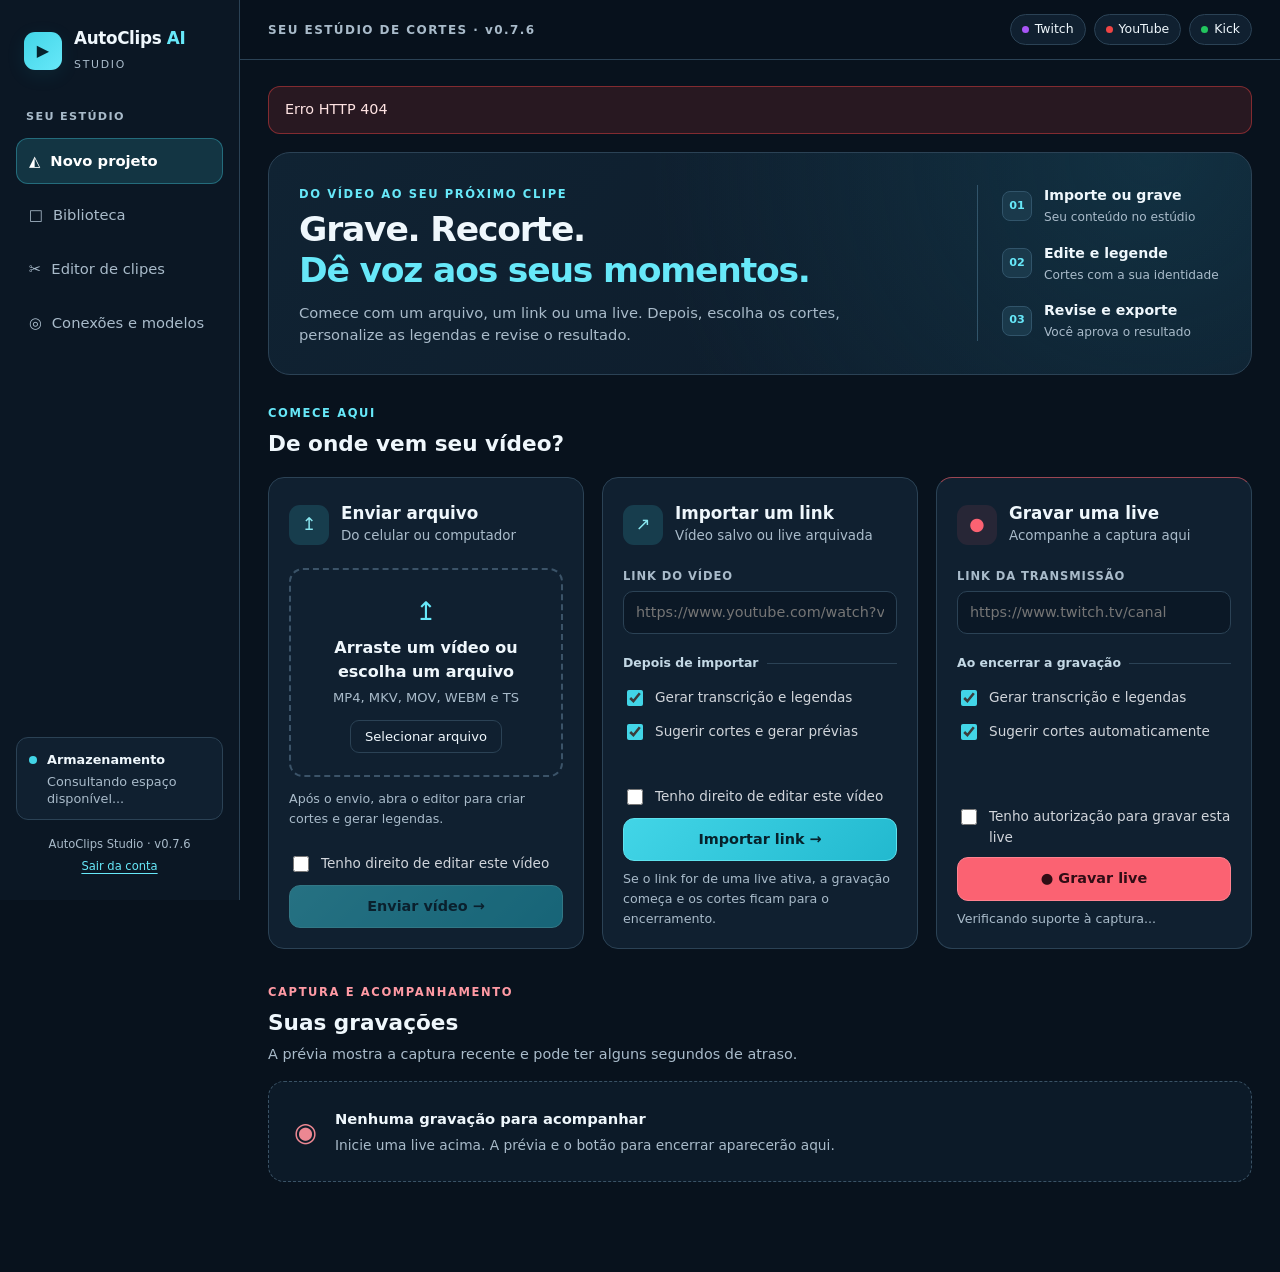
==== commit dab50fe3: "fix(studio): preserve captions and recover video tasks in v0.7.6 Prevent duplicate video operations," ====
--- a/static/index.html
+++ b/static/index.html
@@ -4,7 +4,7 @@
   <meta charset="utf-8">
   <meta name="viewport" content="width=device-width, initial-scale=1, viewport-fit=cover">
   <meta name="theme-color" content="#08121d">
-  <title>AutoClips AI Studio v0.7.5</title>
+  <title>AutoClips AI Studio v0.7.6</title>
   <link rel="stylesheet" href="/static/app.css">
   <link rel="stylesheet" href="/static/layout-editor.css">
 </head>
@@ -20,12 +20,12 @@
     <button class="nav" data-tab="connections"><span aria-hidden="true">◎</span> Conexões e modelos</button>
     <div class="side-spacer"></div>
     <div class="side-info"><div class="storage-dot" aria-hidden="true"></div><div><b>Armazenamento</b><p id="storage-info">Consultando espaço disponível...</p></div></div>
-    <div class="sidebar-foot">AutoClips Studio · v0.7.5<br><a href="/logout">Sair da conta</a></div>
+    <div class="sidebar-foot">AutoClips Studio · v0.7.6<br><a href="/logout">Sair da conta</a></div>
   </aside>
   <div class="main-wrap">
     <header class="topbar">
       <div class="mobile-brand"><span aria-hidden="true">▶</span> <b>AutoClips AI</b></div>
-      <span class="eyebrow">SEU ESTÚDIO DE CORTES · v0.7.5</span>
+      <span class="eyebrow">SEU ESTÚDIO DE CORTES · v0.7.6</span>
       <div class="platforms" aria-label="Plataformas compatíveis"><span class="pill"><i class="dot tw" aria-hidden="true"></i>Twitch</span><span class="pill"><i class="dot yt" aria-hidden="true"></i>YouTube</span><span class="pill"><i class="dot kick" aria-hidden="true"></i>Kick</span></div>
     </header>
     <main id="main-content" tabindex="-1">
@@ -82,7 +82,8 @@
         <div class="section-heading editor-heading"><div><span class="overline">CORTES E LEGENDAS</span><h1 id="editor-title">Editor de clipes</h1><p id="editor-subtitle">Selecione um vídeo da biblioteca para começar.</p></div><div class="btn-row"><button class="outline" id="back-library">Biblioteca</button><button class="primary" id="btn-advanced-timeline" disabled>Abrir montagem de trechos</button></div></div>
         <div id="editor-empty" class="empty-state"><div aria-hidden="true">✂</div><h3>Escolha um vídeo para editar</h3><p>Envie um arquivo, importe um link ou encerre a gravação de uma live.</p><button class="primary" id="empty-go">Novo projeto</button></div>
         <div id="editor-body" class="hidden">
-          <div class="editor-layout">
+          <div id="video-activity" hidden><span data-message role="status" aria-live="polite"></span> <button type="button" class="outline" hidden>Atualizar atividade</button></div>
+<div class="editor-layout">
             <section class="editor-main" aria-label="Vídeo, recortes e legendas">
               <div class="video-frame"><video id="editor-player" controls playsinline preload="metadata" aria-label="Vídeo original"></video></div>
               <div class="panel editor-controls">
@@ -181,6 +182,7 @@
 <nav class="mobile-tabs" aria-label="Navegação do estúdio"><button data-tab="sources" class="active"><span aria-hidden="true">↥</span><span>Início</span></button><button data-tab="library"><span aria-hidden="true">□</span><span>Biblioteca</span></button><button data-tab="editor"><span aria-hidden="true">✂</span><span>Editor</span></button><button data-tab="connections"><span aria-hidden="true">◎</span><span>Conexões</span></button></nav>
 <script src="/static/hls.min.js"></script>
 <script src="/static/live-preview.js"></script>
+<script src="/static/video-activity.js"></script>
 <script src="/static/layout-editor.js"></script>
 <script src="/static/app.js"></script>
 <script src="/static/connections.js"></script>
--- a/static/app.css
+++ b/static/app.css
@@ -27,6 +27,8 @@
 .small { font-size: 0.85rem; }
 .muted { color: var(--muted); }
 .spaced { margin-top: 12px; }
+#video-activity:not([hidden]) { display: flex; align-items: center; flex-wrap: wrap; gap: 12px; margin-bottom: 18px; padding: 14px 16px; border: 1px solid #35798a; border-radius: 12px; background: #103444; color: #d3f7fc; }
+#video-activity [data-message] { flex: 1 1 240px; overflow-wrap: anywhere; }
 
 .shell { display: flex; min-height: 100vh; }
 
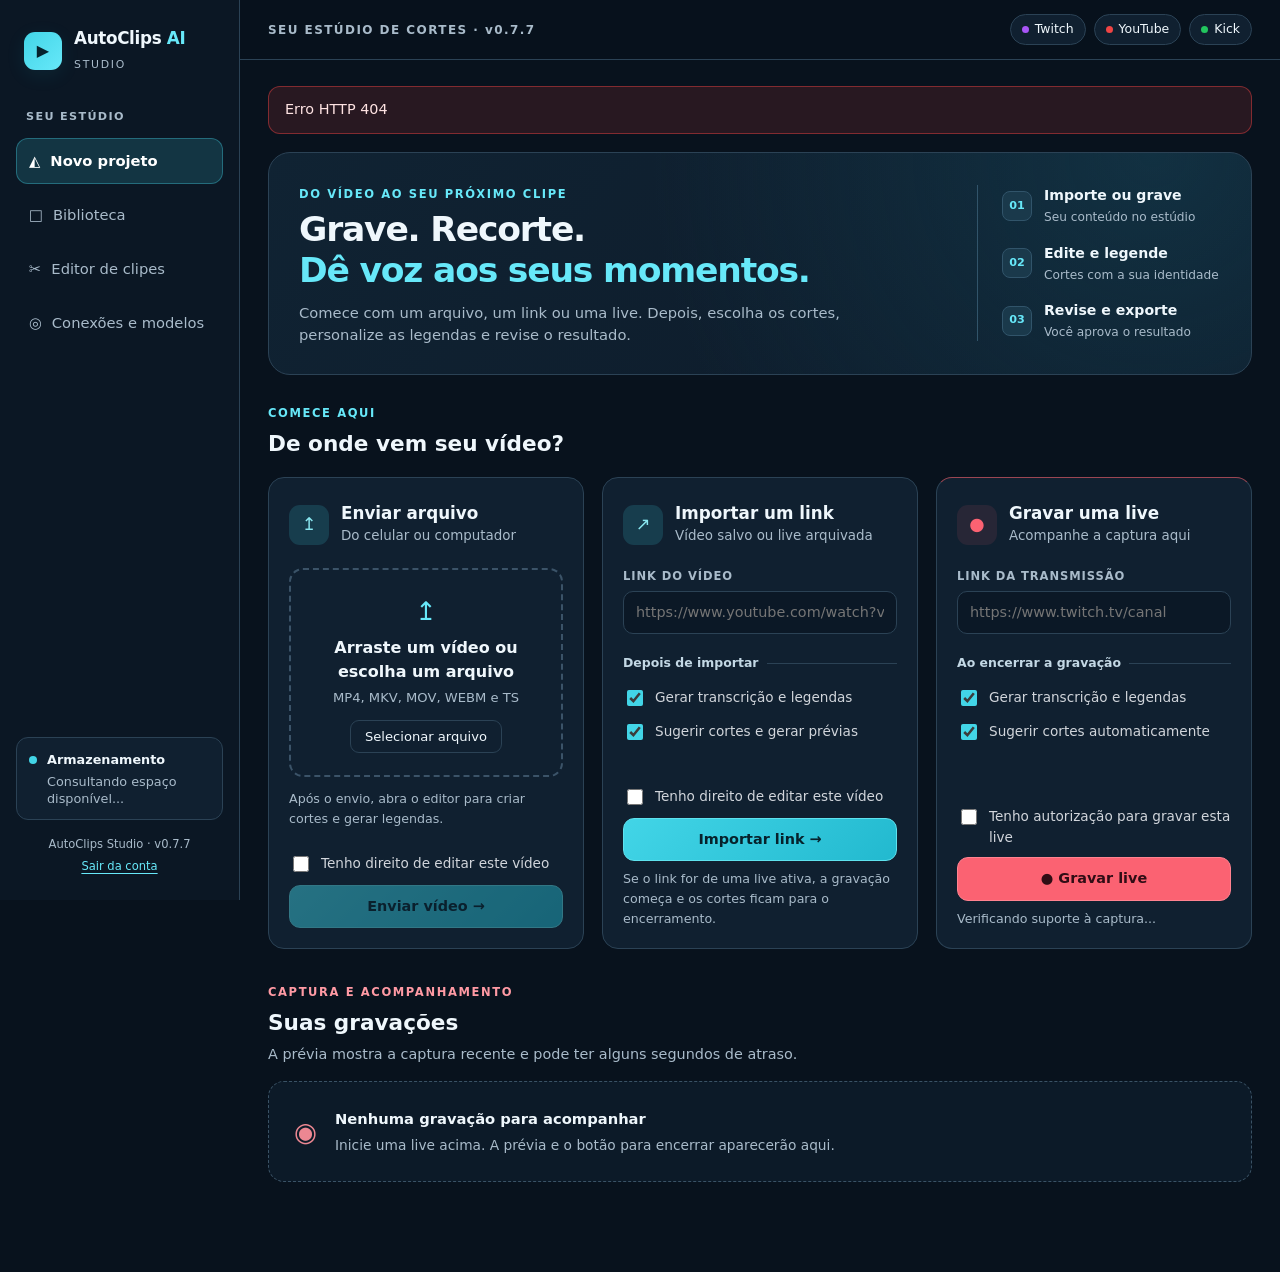
==== commit ace0337e: "feat: add exact export downloads and private storage automation (v0.7.7) Add opt-in browser download" ====
--- a/static/index.html
+++ b/static/index.html
@@ -4,9 +4,10 @@
   <meta charset="utf-8">
   <meta name="viewport" content="width=device-width, initial-scale=1, viewport-fit=cover">
   <meta name="theme-color" content="#08121d">
-  <title>AutoClips AI Studio v0.7.6</title>
+  <title>AutoClips AI Studio v0.7.7</title>
   <link rel="stylesheet" href="/static/app.css">
   <link rel="stylesheet" href="/static/layout-editor.css">
+  <link rel="stylesheet" href="/static/delivery.css">
 </head>
 <body>
 <a class="skip-link" href="#main-content">Ir para o conteúdo</a>
@@ -20,12 +21,12 @@
     <button class="nav" data-tab="connections"><span aria-hidden="true">◎</span> Conexões e modelos</button>
     <div class="side-spacer"></div>
     <div class="side-info"><div class="storage-dot" aria-hidden="true"></div><div><b>Armazenamento</b><p id="storage-info">Consultando espaço disponível...</p></div></div>
-    <div class="sidebar-foot">AutoClips Studio · v0.7.6<br><a href="/logout">Sair da conta</a></div>
+    <div class="sidebar-foot">AutoClips Studio · v0.7.7<br><a href="/logout">Sair da conta</a></div>
   </aside>
   <div class="main-wrap">
     <header class="topbar">
       <div class="mobile-brand"><span aria-hidden="true">▶</span> <b>AutoClips AI</b></div>
-      <span class="eyebrow">SEU ESTÚDIO DE CORTES · v0.7.6</span>
+      <span class="eyebrow">SEU ESTÚDIO DE CORTES · v0.7.7</span>
       <div class="platforms" aria-label="Plataformas compatíveis"><span class="pill"><i class="dot tw" aria-hidden="true"></i>Twitch</span><span class="pill"><i class="dot yt" aria-hidden="true"></i>YouTube</span><span class="pill"><i class="dot kick" aria-hidden="true"></i>Kick</span></div>
     </header>
     <main id="main-content" tabindex="-1">
@@ -126,6 +127,7 @@
             </aside>
           </div>
           <div class="section-heading moments-title"><div><span class="overline">REVISE E EXPORTE</span><h2>Seus clipes <span id="clips-number">0</span></h2></div><button class="outline" id="refresh-clips">Atualizar</button></div>
+          <section class="delivery-project" data-delivery-project aria-label="Downloads e envios deste projeto"></section>
           <div id="clips-list" class="clips-list"><div class="empty-state mini"><p>Crie um clipe manual ou encontre momentos com o assistente.</p></div></div>
         </div>
       </section>
@@ -135,6 +137,8 @@
         <div class="section-heading connection-heading"><div><span class="overline">CAPTURA E PUBLICAÇÃO</span><h2>Suas contas</h2></div><button id="reload-social" class="outline" type="button">Atualizar</button></div>
         <div id="social-grid" class="source-grid social-grid"><article class="panel"><p>Consultando as plataformas...</p></article></div>
         <details class="connection-help"><summary>Como conectar uma conta?</summary><p>Use o login oficial da plataforma. Se uma conexão estiver indisponível, o administrador precisa configurar o aplicativo no servidor. Você não precisa informar Client ID ou Secret nesta tela.</p><p>A publicação de cada clipe exige sua aprovação.</p></details>
+
+        <section class="storage-connections" data-storage-connections aria-label="Downloads e armazenamento"></section>
 
         <div class="section-heading connection-heading" id="ai-connections-heading"><div><span class="overline">MOMENTOS, TÍTULOS E DESCRIÇÕES</span><h2>Seus modelos de IA</h2><p>Escolha modelos gratuitos ou conecte outro provedor.</p></div><span class="free-badge">FREE LLM</span></div>
         <div class="free-model-info"><b>Seleção automática de modelos gratuitos</b><p>O OpenRouter Free escolhe um modelo gratuito disponível para cada pedido. As cotas da sua conta continuam valendo.</p></div>
@@ -184,6 +188,7 @@
 <script src="/static/live-preview.js"></script>
 <script src="/static/video-activity.js"></script>
 <script src="/static/layout-editor.js"></script>
+<script src="/static/delivery.js"></script>
 <script src="/static/app.js"></script>
 <script src="/static/connections.js"></script>
 </body>
--- a/static/app.css
+++ b/static/app.css
@@ -496,6 +496,20 @@
   width: 100%; border-radius: 12px; background: #060e17;
   border: 1px solid var(--border); max-height: 390px; object-fit: contain;
 }
+.clip-media a.outline, .clip-media a.outline:visited {
+  display: flex;
+  align-items: center;
+  justify-content: center;
+  min-height: 44px;
+  border: 1px solid var(--accent);
+  border-radius: 10px;
+  background: rgba(66, 213, 231, 0.1);
+  color: var(--accent-2);
+  font-weight: 700;
+  text-decoration: none;
+}
+.clip-media a.outline:hover { background: rgba(66, 213, 231, 0.18); }
+.clip-media a.outline:focus-visible { outline: 3px solid var(--accent-2); outline-offset: 3px; }
 .yt-publish-box {
   margin-top: 10px;
   padding: 12px;
--- a/static/delivery.css
+++ b/static/delivery.css
@@ -0,0 +1,62 @@
+.storage-connections, .delivery-project { margin-top: 24px; padding: 22px; border: 1px solid #315367; border-radius: 16px; background: linear-gradient(145deg, #132b3a, #0e1e2d); min-width: 0; }
+.storage-connections { margin-bottom: 30px; }
+.delivery-project { width: 100%; }
+.delivery-heading { display: flex; justify-content: space-between; align-items: flex-start; gap: 14px; flex-wrap: wrap; }
+.delivery-heading > div { min-width: 0; }
+.delivery-heading h2 { margin: 3px 0 6px; font-size: 1.3rem; }
+.delivery-heading h3, .delivery-automation h3 { margin: 0 0 6px; font-size: 1.08rem; }
+.delivery-heading h4 { margin: 0; font-size: .94rem; }
+.delivery-heading p, .delivery-provider p { margin: 7px 0 12px; color: #bdcdda; font-size: .88rem; line-height: 1.65; }
+.delivery-eyebrow { color: #8ce8f3; font-size: .68rem; font-weight: 750; letter-spacing: .1em; }
+.delivery-providers { display: grid; grid-template-columns: repeat(2, minmax(0, 1fr)); gap: 16px; margin-top: 20px; }
+.delivery-provider { padding: 18px; border: 1px solid #315367; border-radius: 12px; background: #0c1c2b; min-width: 0; }
+.delivery-badge { display: inline-flex; align-items: center; border: 1px solid #466074; color: #c2d2df; background: #152e40; border-radius: 999px; padding: 4px 9px; font-size: .7rem; line-height: 1.5; overflow-wrap: anywhere; }
+.delivery-badge.is-connected { color: #91edf4; border-color: #37808a; background: #12353e; }
+.delivery-badge.is-error { color: #ffc0c9; border-color: #964a58; background: #3c2633; }
+.delivery-buttons, .delivery-file-actions { display: flex; gap: 9px; align-items: center; flex-wrap: wrap; }
+.delivery-buttons { margin-top: 12px; }
+.delivery-button, .delivery-download { display: inline-flex; align-items: center; justify-content: center; gap: 6px; min-height: 44px; padding: 10px 13px; border: 1px solid #41677b; border-radius: 9px; background: #173548; color: #e9f7fc; text-decoration: none; font: inherit; font-weight: 650; font-size: .83rem; line-height: 1.45; text-align: center; cursor: pointer; white-space: normal; }
+.delivery-button:hover:not(:disabled), .delivery-download:hover { background: #22495d; border-color: #65becd; }
+.delivery-button:disabled { opacity: .53; cursor: not-allowed; }
+.delivery-primary, .delivery-download { color: #06222c; background: #51d7e6; border-color: #7deaf3; }
+.delivery-primary:hover:not(:disabled), .delivery-download:hover { color: #06222c; background: #80eaf4; }
+.delivery-danger { color: #ffc2cb; background: #382634; border-color: #8b4956; }
+.delivery-danger:hover:not(:disabled) { background: #54303e; border-color: #f58a99; }
+.delivery-link { color: #90e9f3; text-decoration: underline; text-underline-offset: 3px; font-size: .82rem; line-height: 1.6; overflow-wrap: anywhere; }
+.delivery-connect-link { display: inline-block; margin: 8px 0 0; }
+.delivery-button:focus-visible, .delivery-download:focus-visible, .delivery-link:focus-visible, .storage-connections :is(input,select):focus-visible { outline: 2px solid #67e8f9; outline-offset: 3px; }
+.storage-connections [hidden], .delivery-project [hidden], .delivery-file-actions [hidden], .delivery-timeline-send[hidden] { display: none !important; }
+.delivery-field { display: flex; flex-direction: column; gap: 7px; color: #b8cbd8; font-size: .71rem; letter-spacing: .035em; font-weight: 700; margin: 12px 0; min-width: 0; }
+.delivery-field input, .delivery-field select { width: 100%; min-width: 0; min-height: 44px; padding: 11px 12px; background: #081725; border: 1px solid #3a5a70; border-radius: 9px; color: #eff7fc; font: inherit; font-size: .9rem; letter-spacing: 0; font-weight: 400; }
+.delivery-automation { display: grid; gap: 10px; margin-top: 20px; padding-top: 22px; border-top: 1px solid #315367; }
+.delivery-automation > .delivery-button { justify-self: start; }
+.delivery-settings-grid { display: grid; grid-template-columns: repeat(2, minmax(0, 1fr)); gap: 16px; }
+.delivery-check { display: flex; align-items: flex-start; gap: 12px; color: #e5f0f8; font-size: .91rem; line-height: 1.5; }
+.delivery-check input { flex: 0 0 18px; width: 18px; height: 18px; margin: 3px 0 0; accent-color: #51d7e6; }
+.delivery-check small { display: block; color: #b8cbd8; font-size: .8rem; margin-top: 5px; }
+.delivery-hint { margin: 8px 0; color: #b8cbd8; font-size: .81rem; line-height: 1.6; overflow-wrap: anywhere; }
+.delivery-feedback { margin: 12px 0; padding: 12px 14px; border: 1px solid #398091; border-radius: 9px; background: #103441; color: #d7f9ff; font-size: .86rem; overflow-wrap: anywhere; }
+.delivery-error { color: #ffc1cc; font-size: .82rem; line-height: 1.6; overflow-wrap: anywhere; }
+.delivery-feedback.delivery-error { border-color: #98515f; background: #3b2633; }
+.delivery-history-heading { margin-top: 16px; align-items: center; }
+.delivery-job-list { list-style: none; display: grid; grid-template-columns: repeat(2,minmax(0,1fr)); gap: 12px; padding: 0; margin: 12px 0 0; }
+.delivery-job { min-width: 0; padding: 14px; border: 1px solid #315367; border-radius: 11px; background: #0d202e; }
+.delivery-job strong { font-size: .84rem; overflow-wrap: anywhere; }
+.delivery-job progress { width: 100%; height: 7px; accent-color: #51d7e6; }
+.delivery-job .delivery-button { margin-top: 8px; }
+.delivery-download-notice { margin: 10px 0; padding: 13px; border: 1px solid #39748a; border-radius: 10px; background: #123042; }
+.delivery-download-notice p { margin: 0 0 10px; font-size: .82rem; color: #d7eef7; }
+.clip-media .delivery-file-actions { display: grid; grid-template-columns: minmax(0,1fr); gap: 10px; width: 100%; }
+.delivery-output { display: grid; gap: 7px; border-top: 1px solid #315367; padding-top: 10px; }
+.delivery-output > span { display: grid; gap: 0; }
+.delivery-timeline-send { margin-top: 9px; }
+.delivery-timeline-send .delivery-button { width: 100%; }
+.delivery-project + footer { margin-top: 0; }
+@media (max-width: 760px) {
+  .delivery-providers, .delivery-settings-grid, .delivery-job-list { grid-template-columns: minmax(0, 1fr); }
+  .storage-connections, .delivery-project { padding: 16px; }
+  .delivery-provider { padding: 15px; }
+  .delivery-heading h2 { font-size: 1.2rem; }
+  .delivery-settings-grid { gap: 0; }
+  .delivery-automation > .delivery-button { justify-self: stretch; }
+}
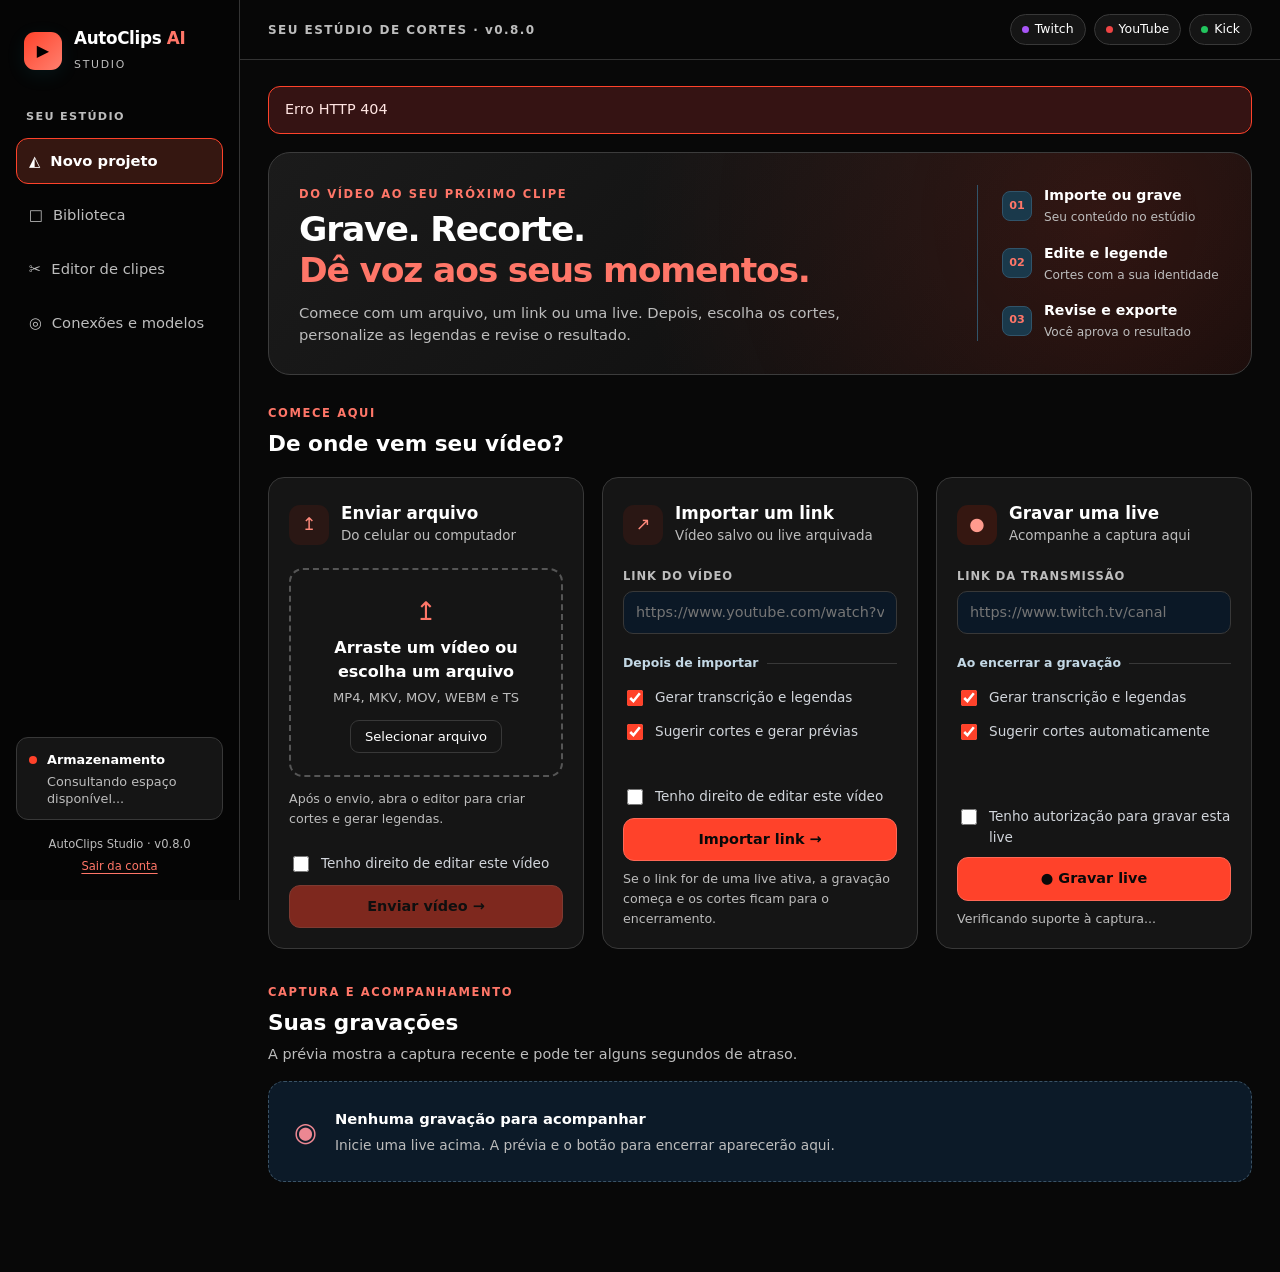
==== commit 178cc0db: "feat(ui): start intuitive visual editor workspace and coral palette (v0.8.0)" ====
--- a/static/index.html
+++ b/static/index.html
@@ -3,8 +3,8 @@
 <head>
   <meta charset="utf-8">
   <meta name="viewport" content="width=device-width, initial-scale=1, viewport-fit=cover">
-  <meta name="theme-color" content="#08121d">
-  <title>AutoClips AI Studio v0.7.7</title>
+  <meta name="theme-color" content="#000000">
+  <title>AutoClips AI Studio v0.8.0</title>
   <link rel="stylesheet" href="/static/app.css">
   <link rel="stylesheet" href="/static/layout-editor.css">
   <link rel="stylesheet" href="/static/delivery.css">
@@ -21,12 +21,12 @@
     <button class="nav" data-tab="connections"><span aria-hidden="true">◎</span> Conexões e modelos</button>
     <div class="side-spacer"></div>
     <div class="side-info"><div class="storage-dot" aria-hidden="true"></div><div><b>Armazenamento</b><p id="storage-info">Consultando espaço disponível...</p></div></div>
-    <div class="sidebar-foot">AutoClips Studio · v0.7.7<br><a href="/logout">Sair da conta</a></div>
+    <div class="sidebar-foot">AutoClips Studio · v0.8.0<br><a href="/logout">Sair da conta</a></div>
   </aside>
   <div class="main-wrap">
     <header class="topbar">
       <div class="mobile-brand"><span aria-hidden="true">▶</span> <b>AutoClips AI</b></div>
-      <span class="eyebrow">SEU ESTÚDIO DE CORTES · v0.7.7</span>
+      <span class="eyebrow">SEU ESTÚDIO DE CORTES · v0.8.0</span>
       <div class="platforms" aria-label="Plataformas compatíveis"><span class="pill"><i class="dot tw" aria-hidden="true"></i>Twitch</span><span class="pill"><i class="dot yt" aria-hidden="true"></i>YouTube</span><span class="pill"><i class="dot kick" aria-hidden="true"></i>Kick</span></div>
     </header>
     <main id="main-content" tabindex="-1">
--- a/static/app.css
+++ b/static/app.css
@@ -795,3 +795,35 @@
 @media (prefers-reduced-motion: reduce) {
   *, *::before, *::after { animation: none !important; transition: none !important; scroll-behavior: auto !important; }
 }
+
+/* AutoClips 0.8.0 identity — palette sampled from the supplied reference. */
+:root { --bg:#080808; --panel:#151515; --panel-2:#202020; --border:#383838; --text:#fff; --muted:#bdbdbd; --accent:#FF422A; --accent-2:#FF7668; --danger:#FF422A; }
+body { background:var(--bg); color:var(--text); }
+.sidebar { background:#050505; border-right-color:#343434; }
+.topbar { background:#080808ed; border-bottom-color:#333; }
+.side-info,.panel,.video-card,.empty-state,.connection-help { background:#151515; border-color:#383838; }
+.hero { background:radial-gradient(circle at 85% 30%,#ff422a25,transparent 55%),linear-gradient(135deg,#1b1b1b,#0a0a0a); border-color:#3c3c3c; }
+.brand-icon { background:linear-gradient(135deg,#FF422A,#ff806f); color:#000; }
+.brand .accent,.overline,.hero h1 span,.mobile-tabs button.active { color:#FF7668; }
+.nav.active { background:#351711; border-color:#FF422A; color:#fff; }
+.nav:hover { background:#1d1d1d; }
+.panel-icon { background:#2a1714; color:#ff8a7c; }
+.dropzone { border-color:#555; }
+.dropzone:hover,.dropzone.drag { border-color:#FF422A; background:#ff422a12; }
+input:focus,select:focus,textarea:focus { border-color:#FF422A; }
+.checkline input { accent-color:#FF422A; }
+button.primary { background:#FF422A; border-color:#ff6856; color:#090909; }
+button.primary:hover:not(:disabled) { background:#ff6958; filter:none; }
+button.outline:focus-visible,button:focus-visible,input:focus-visible,select:focus-visible,a:focus-visible { outline-color:#FF422A; }
+.notice { background:#241411; border-color:#804034; color:#fff; }
+.notice.error { background:#351313; border-color:#FF422A; color:#ffe5e2; }
+.notice.ok { background:#142218; border-color:#347a49; color:#e1ffe9; }
+#video-activity:not([hidden]) { border-color:#874437; background:#241411; color:#fff; }
+.live-icon,.live-badge,.live-badge.is-recording { background:#351711; border-color:#FF422A; color:#ff9b8e; }
+.video-badge,.supported,.clip-badge { background:#202020; border-color:#444; color:#fff; }
+.clip-score { color:#ff9b8e; }
+.subtitle-preview { background:linear-gradient(135deg,#333,#111 55%,#3a1713); border-color:#5a3833; }
+#subtitle-sample { color:#fff; }
+.download-link,.connection-link { color:#ff8b7c; border-color:#8b4439; }
+.download-link:hover { background:#351711; }
+.storage-dot { background:#FF422A; }
--- a/static/layout-editor.css
+++ b/static/layout-editor.css
@@ -40,3 +40,86 @@
 .le-resize { position:absolute; right:-7px; bottom:-7px; width:18px; height:18px; border:2px solid #07121a; border-radius:4px; background:#38e5f0; cursor:nwse-resize; touch-action:none; }
 .le-numbers { display:grid; grid-template-columns:repeat(2,minmax(0,1fr)); gap:8px; margin-top:10px; }
 @media (max-width:380px) { .le-controls { grid-template-columns:1fr; } .le-card { grid-template-columns:30px minmax(0,1fr); padding:6px; } .le-thumb { width:27px; height:44px; } }
+
+/* AutoClips 0.8.0 — reference palette: black, coral #FF422A and white. */
+.layout-editor { margin: 14px 0; padding: 16px; border: 1px solid #343434; border-radius: 16px; background: #101010; color: #fff; }
+.le-head { display:flex; align-items:flex-start; justify-content:space-between; gap:14px; margin-bottom:14px; }
+.le-head > div { display:grid; gap:4px; }
+.le-kicker { color:#FF7668; font-size:.64rem; font-weight:800; letter-spacing:.14em; }
+.le-head strong { color:#fff; font-size:1.02rem; }
+.le-head span:not(.le-kicker) { color:#bdbdbd; font-size:.8rem; line-height:1.45; }
+.le-status { max-width:48%; color:#fff; font-size:.78rem; text-align:right; }
+.le-nav { display:grid; grid-template-columns:repeat(3,minmax(0,1fr)); gap:7px; padding:5px; border:1px solid #333; border-radius:12px; background:#050505; margin:0 0 14px; }
+.le-nav button { display:flex; align-items:center; justify-content:center; gap:7px; min-width:0; min-height:42px; border:1px solid transparent; border-radius:9px; padding:8px 6px; color:#c5c5c5; background:transparent; font-size:.78rem; font-weight:700; }
+.le-nav button span { color:#777; font-size:.64rem; }
+.le-nav button[aria-pressed=true] { color:#fff; background:#2a120f; border-color:#FF422A; box-shadow:inset 0 0 0 1px #ff422a26; }
+.le-panel { min-width:0; }
+.le-current-card { display:flex; align-items:center; gap:14px; min-width:0; padding:14px; border:1px solid #3a3a3a; border-radius:12px; background:#171717; }
+.le-current-card > div { min-width:0; }
+.le-current-card small { display:block; color:#FF7668; font-size:.62rem; font-weight:800; letter-spacing:.12em; }
+.le-current-name { display:block; color:#fff; font-size:.96rem; margin:3px 0; }
+.le-current-desc { margin:0; color:#bdbdbd; font-size:.78rem; line-height:1.4; }
+.le-current-thumb { position:relative; display:block; flex:0 0 56px; width:56px; height:78px; overflow:hidden; border:1px solid #FF422A; border-radius:7px; background:#000; }
+.le-current-thumb i,.le-current-thumb b,.le-current-thumb em { position:absolute; display:block; }
+.le-current-thumb i { inset:0; background:#292929; }
+.le-current-thumb b { display:none; background:#FF422A; }
+.le-current-thumb.le-thumb-split i,.le-current-thumb.le-thumb-split_caption i { inset:0 0 52%; background:#FF422A; }
+.le-current-thumb.le-thumb-split b,.le-current-thumb.le-thumb-split_caption b { display:block; inset:50% 0 0; background:#333; }
+.le-current-thumb.le-thumb-split_caption em { left:0; right:0; top:45%; height:10%; background:#fff; z-index:1; }
+.le-current-thumb.le-thumb-pip i { inset:0; background:#333; }
+.le-current-thumb.le-thumb-pip b { display:block; width:38%; height:25%; top:4px; right:3px; background:#FF422A; border:1px solid #fff; }
+.le-model-actions { display:grid; grid-template-columns:1fr 1fr; gap:8px; margin-top:12px; }
+.le-model-actions button { min-height:44px; border-radius:10px; font-size:.8rem; font-weight:750; }
+.le-open-presets { color:#080808 !important; background:#FF422A !important; border:1px solid #ff6653 !important; }
+.le-save-current { color:#fff !important; background:#222 !important; border:1px solid #444 !important; }
+.le-help { margin:12px 2px 0; color:#bdbdbd; font-size:.77rem; line-height:1.5; }
+.le-section-title { display:grid; gap:4px; margin:2px 0 12px; }
+.le-section-title strong { color:#fff; font-size:.9rem; }
+.le-section-title span { color:#bdbdbd; font-size:.77rem; }
+.le-controls { margin-top:0; gap:12px; }
+.le-controls label,.le-numbers label,.le-custom label { color:#ddd; font-size:.76rem; }
+.layout-editor select,.layout-editor input[type=number],.layout-editor input[type=text] { background:#080808; color:#fff; border:1px solid #454545; border-radius:9px; min-height:42px; }
+.layout-editor input[type=range] { accent-color:#FF422A; }
+.layout-editor input[type=color] { accent-color:#FF422A; }
+.le-areas { margin-top:0; background:#171717; border:1px solid #3a3a3a; border-radius:12px; padding:12px; }
+.le-areas summary { color:#fff; font-size:.84rem; }
+.le-areas p,.le-help { color:#bdbdbd; }
+.le-row button,.le-reset,.le-candidates button { background:#242424; border:1px solid #454545; color:#fff; border-radius:9px; min-height:40px; }
+.le-row button[aria-pressed=true],.le-candidates button:hover { background:#351711; border-color:#FF422A; }
+.le-tools .le-detect { background:#FF422A; border-color:#ff6653; color:#080808; }
+.le-stage { border:1px solid #4a4a4a; border-radius:10px; }
+.le-box { border:2px solid #FF422A; background:#FF422A22; }
+.le-resize { background:#FF422A; border-color:#fff; width:20px; height:20px; border-radius:50%; }
+.le-modal { width:min(680px,calc(100vw - 28px)); max-height:min(82vh,760px); overflow:auto; padding:18px; color:#fff; background:#111; border:1px solid #4a4a4a; border-radius:16px; box-shadow:0 24px 90px #000c; }
+.le-modal::backdrop { background:#000b; backdrop-filter:blur(5px); }
+.le-modal-head { display:flex; justify-content:space-between; align-items:flex-start; gap:12px; margin-bottom:14px; }
+.le-modal-head > div { display:grid; gap:4px; }
+.le-modal-head strong { font-size:1.05rem; }
+.le-modal-head p { margin:0; color:#bdbdbd; font-size:.8rem; }
+.le-close-presets { width:38px; min-height:38px; border:1px solid #444; border-radius:50%; color:#fff; background:#222; font-size:1.25rem; }
+.le-presets { grid-template-columns:repeat(2,minmax(0,1fr)); gap:9px; }
+.le-card { background:#191919; border-color:#3d3d3d; color:#fff; border-radius:11px; }
+.le-card:hover,.le-card:focus-visible,.le-card.is-active { border-color:#FF422A; background:#261512; }
+.le-card strong { color:#fff; }
+.le-card small { color:#bdbdbd; }
+.le-thumb { border-color:#FF422A; background:#252525; }
+.le-thumb i { background:#444; }
+.le-thumb-split i,.le-thumb-split_caption i { background:#FF422A; }
+.le-thumb-split b,.le-thumb-split_caption b { background:#333; }
+.le-thumb-split_caption em { background:#fff; }
+.le-thumb-pip b { background:#FF422A; border-color:#fff; }
+.le-delete { background:#292929; color:#ff9b8e; border:1px solid #4b4b4b; }
+.le-custom { padding-top:12px; border-top:1px solid #333; }
+.le-custom button,.le-reset { background:#FF422A; border-color:#ff6653; color:#080808; font-weight:750; }
+.layout-editor button:focus-visible,.layout-editor input:focus-visible,.layout-editor select:focus-visible,.le-box:focus-visible { outline:3px solid #FF422A; outline-offset:3px; }
+.le-error { color:#ff9b8e !important; }
+@media(max-width:480px) {
+ .layout-editor { padding:12px; }
+ .le-head { display:block; }
+ .le-status { max-width:none; text-align:left; }
+ .le-nav { gap:4px; }
+ .le-nav button { font-size:.7rem; gap:4px; }
+ .le-model-actions { grid-template-columns:1fr; }
+ .le-presets { grid-template-columns:1fr; }
+ .le-modal { padding:14px; }
+}
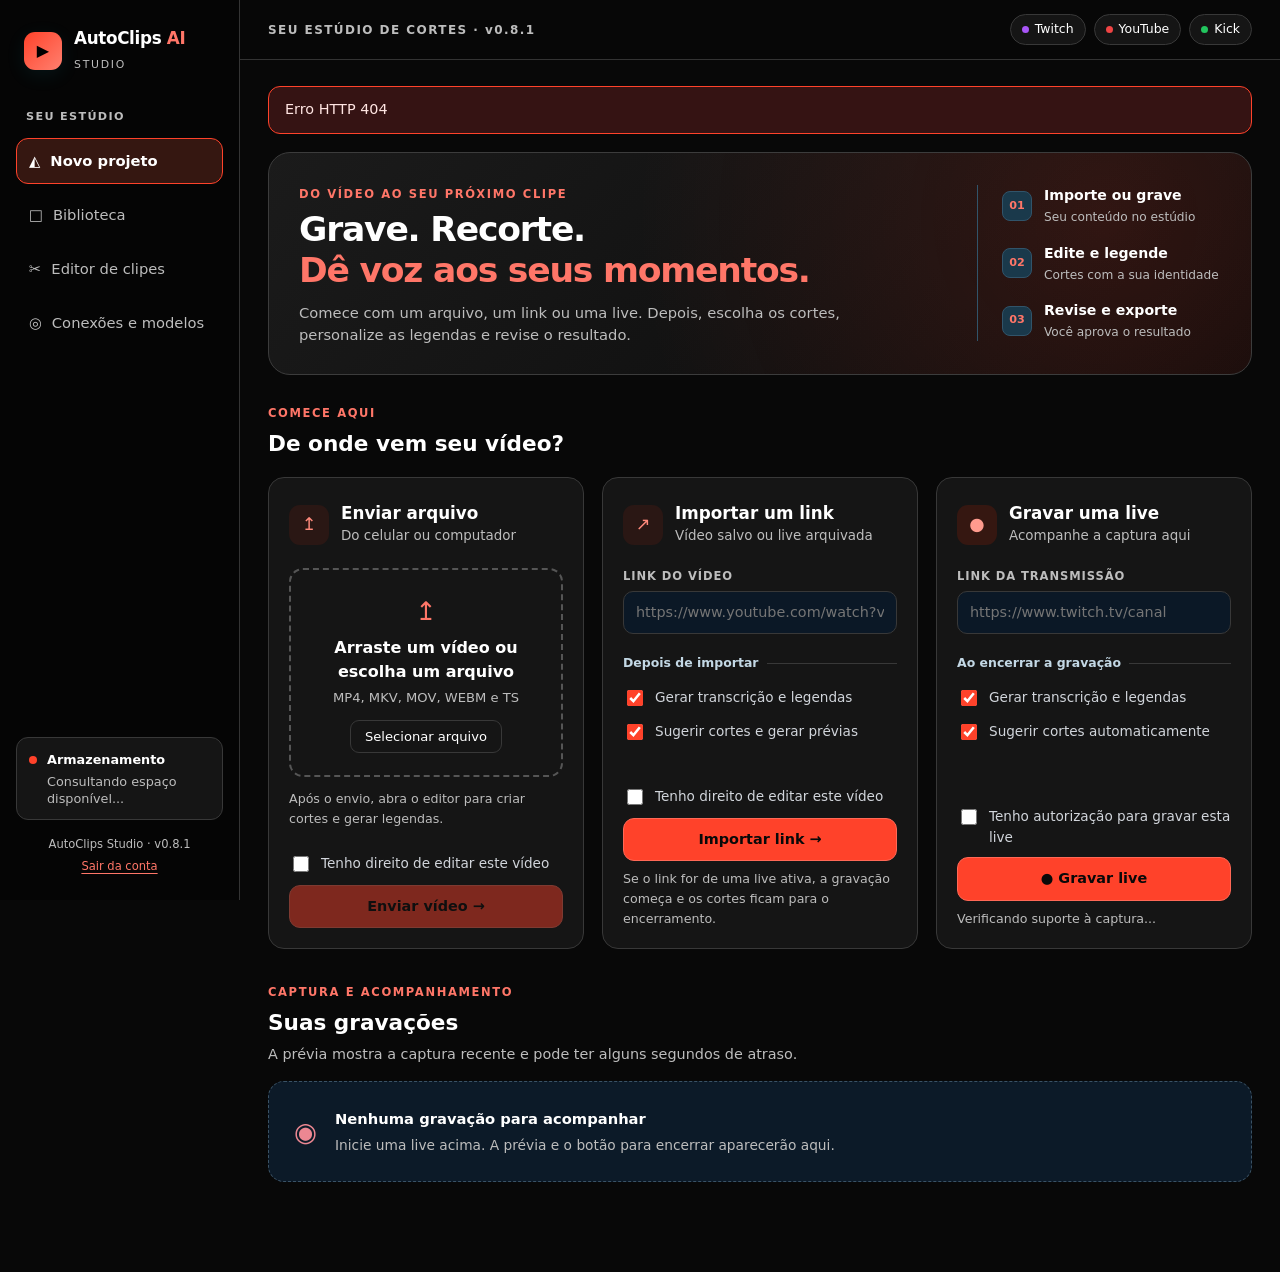
==== commit fb35946e: "feat: complete Google login recovery and visual composition preview (v0.8.1)" ====
--- a/static/index.html
+++ b/static/index.html
@@ -4,7 +4,7 @@
   <meta charset="utf-8">
   <meta name="viewport" content="width=device-width, initial-scale=1, viewport-fit=cover">
   <meta name="theme-color" content="#000000">
-  <title>AutoClips AI Studio v0.8.0</title>
+  <title>AutoClips AI Studio v0.8.1</title>
   <link rel="stylesheet" href="/static/app.css">
   <link rel="stylesheet" href="/static/layout-editor.css">
   <link rel="stylesheet" href="/static/delivery.css">
@@ -21,12 +21,12 @@
     <button class="nav" data-tab="connections"><span aria-hidden="true">◎</span> Conexões e modelos</button>
     <div class="side-spacer"></div>
     <div class="side-info"><div class="storage-dot" aria-hidden="true"></div><div><b>Armazenamento</b><p id="storage-info">Consultando espaço disponível...</p></div></div>
-    <div class="sidebar-foot">AutoClips Studio · v0.8.0<br><a href="/logout">Sair da conta</a></div>
+    <div class="sidebar-foot">AutoClips Studio · v0.8.1<br><a href="/logout">Sair da conta</a></div>
   </aside>
   <div class="main-wrap">
     <header class="topbar">
       <div class="mobile-brand"><span aria-hidden="true">▶</span> <b>AutoClips AI</b></div>
-      <span class="eyebrow">SEU ESTÚDIO DE CORTES · v0.8.0</span>
+      <span class="eyebrow">SEU ESTÚDIO DE CORTES · v0.8.1</span>
       <div class="platforms" aria-label="Plataformas compatíveis"><span class="pill"><i class="dot tw" aria-hidden="true"></i>Twitch</span><span class="pill"><i class="dot yt" aria-hidden="true"></i>YouTube</span><span class="pill"><i class="dot kick" aria-hidden="true"></i>Kick</span></div>
     </header>
     <main id="main-content" tabindex="-1">
@@ -135,8 +135,10 @@
       <section id="connections" class="page" aria-labelledby="connections-title">
         <div class="section-heading"><div><span class="overline">CONTAS E FERRAMENTAS</span><h1 id="connections-title">Conexões e modelos</h1><p>Conecte suas contas, escolha a IA para cada tarefa e abra seus workflows.</p></div></div>
         <div class="section-heading connection-heading"><div><span class="overline">CAPTURA E PUBLICAÇÃO</span><h2>Suas contas</h2></div><button id="reload-social" class="outline" type="button">Atualizar</button></div>
+        <p class="hint">Sua entrada com Google dá acesso ao estúdio. Para enviar os cortes ao YouTube, conecte o canal abaixo e autorize o envio quando quiser usar essa função.</p>
+        <div id="social-feedback" class="connection-feedback hidden" role="status" aria-live="polite"></div>
         <div id="social-grid" class="source-grid social-grid"><article class="panel"><p>Consultando as plataformas...</p></article></div>
-        <details class="connection-help"><summary>Como conectar uma conta?</summary><p>Use o login oficial da plataforma. Se uma conexão estiver indisponível, o administrador precisa configurar o aplicativo no servidor. Você não precisa informar Client ID ou Secret nesta tela.</p><p>A publicação de cada clipe exige sua aprovação.</p></details>
+        <details class="connection-help"><summary>Como conectar uma conta?</summary><p>Use o botão da plataforma e a tela oficial de autorização. Você não precisa informar Client ID ou Secret. Se uma conexão estiver indisponível, o administrador precisa configurá-la no servidor.</p><p>No YouTube, conecte o canal, ative a permissão de envio e use <b>Verificar canal</b> para conferir o destino. Cada corte exige sua aprovação; a opção inicial de envio é <b>Privado</b>.</p></details>
 
         <section class="storage-connections" data-storage-connections aria-label="Downloads e armazenamento"></section>
 
--- a/static/app.css
+++ b/static/app.css
@@ -617,6 +617,7 @@
 .free-model-info b { color: #dbeafe; font-size: 0.95rem; }
 .free-model-info p { margin: 6px 0 0; color: #b6c7dc; font-size: 0.85rem; line-height: 1.6; }
 .connection-feedback { padding: 11px 14px; background: #101e2a; border: 1px solid #2e445d; border-radius: 10px; font-size: 0.85rem; line-height: 1.55; overflow-wrap: anywhere; }
+.connection-feedback.is-error { color: #ffb8c0; border-color: #aa5363; }
 .preset-details { margin: 10px 0 12px; border-left: 2px solid #38bacb; padding: 0 0 0 12px; }
 .preset-details .hint { margin: 5px 0; }
 .connected-provider .pane-top { align-items: flex-start; }
--- a/static/layout-editor.css
+++ b/static/layout-editor.css
@@ -113,6 +113,19 @@
 .le-custom button,.le-reset { background:#FF422A; border-color:#ff6653; color:#080808; font-weight:750; }
 .layout-editor button:focus-visible,.layout-editor input:focus-visible,.layout-editor select:focus-visible,.le-box:focus-visible { outline:3px solid #FF422A; outline-offset:3px; }
 .le-error { color:#ff9b8e !important; }
+.le-preview { margin-top:16px; border:1px solid #3a3a3a; border-radius:12px; padding:12px; background:#171717; }
+.le-preview-head { display:flex; align-items:center; justify-content:space-between; gap:10px; margin-bottom:12px; }
+.le-preview-head > div { display:grid; gap:4px; min-width:0; }
+.le-preview-head strong { font-size:.86rem; color:#fff; }
+.le-preview-meta { font-size:.71rem; color:#c6c6c6; }
+.le-preview-frame { max-width:145px; padding:8px; border:1px solid #555; border-radius:9px; min-height:42px; background:#242424; color:#fff; font-size:.72rem !important; cursor:pointer; }
+.le-preview-screen { display:grid; justify-items:center; gap:10px; padding:12px; min-height:150px; border:1px solid #303030; border-radius:10px; background:#080808; }
+.le-composition { display:block; width:100%; height:auto; max-width:600px; background:#000; box-shadow:0 4px 18px #0008; }
+.le-composition[data-aspect="9:16"] { max-width:192px; }
+.le-preview-state { margin:0; max-width:32em; color:#ffc8c0; font-size:.77rem; line-height:1.4; text-align:center; }
+.le-preview-help { margin:10px 0 0; color:#bdbdbd; font-size:.74rem; line-height:1.5; }
+.le-stage[aria-disabled="true"] { cursor:not-allowed; opacity:.7; }
+.le-stage[aria-disabled="true"] .le-box { pointer-events:none; }
 @media(max-width:480px) {
  .layout-editor { padding:12px; }
  .le-head { display:block; }
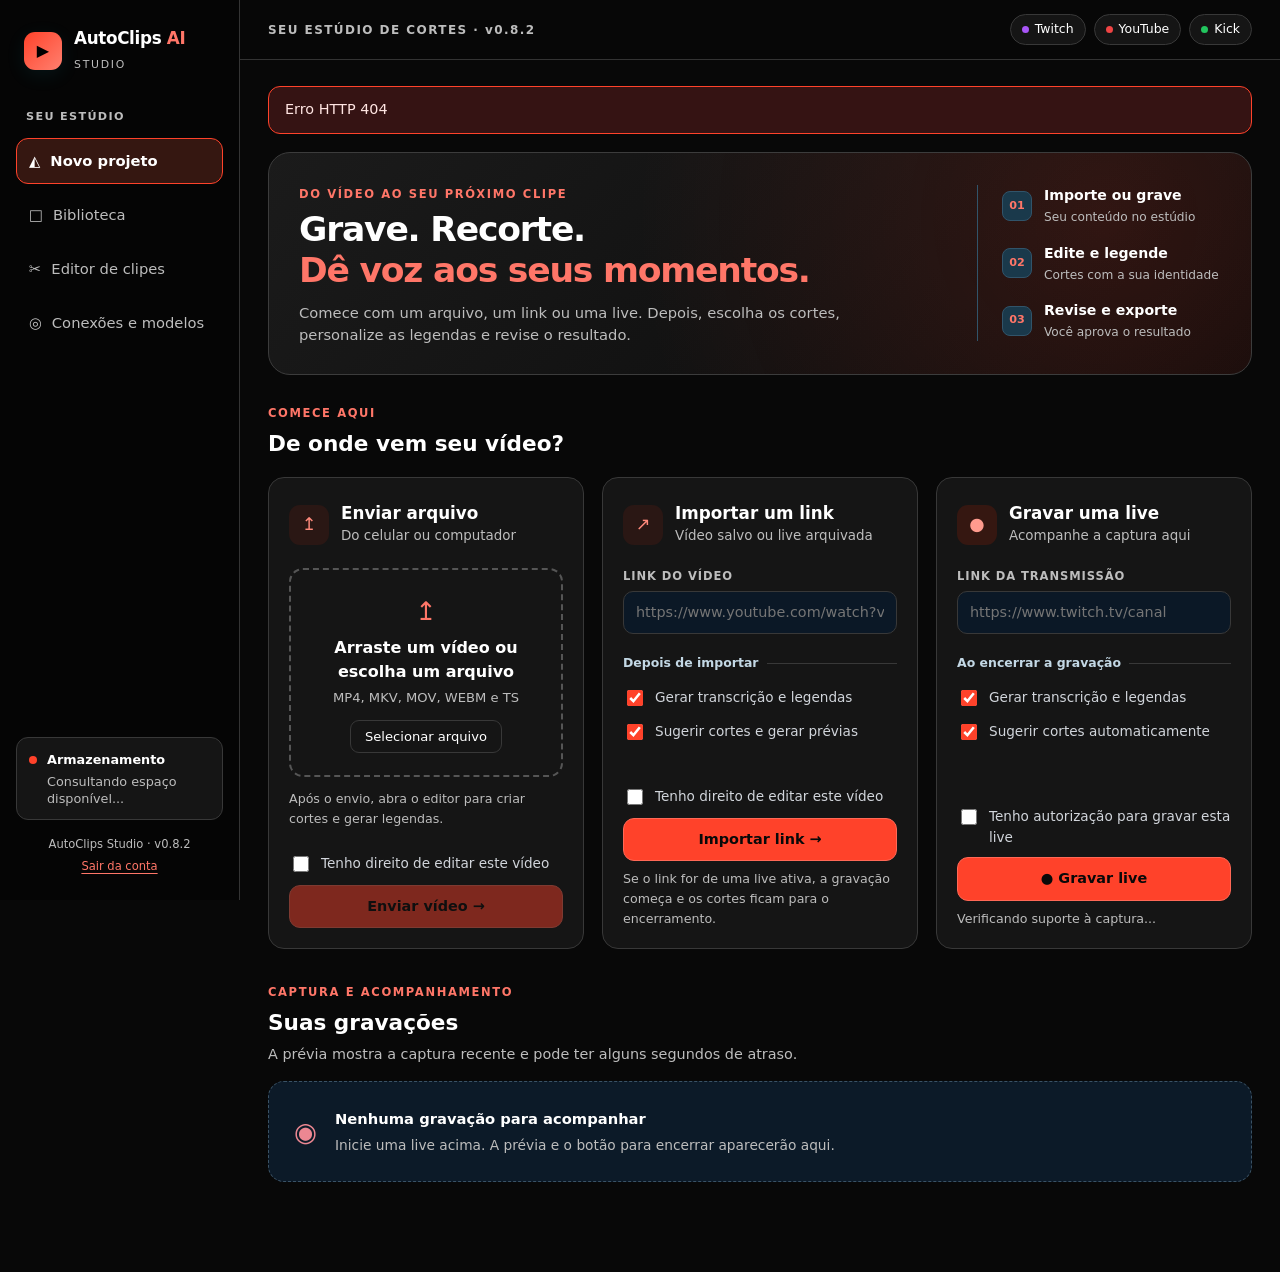
==== commit fdac243f: "feat: archive verified final clips to Google Drive and report capacity (v0.8.2)" ====
--- a/static/index.html
+++ b/static/index.html
@@ -4,7 +4,7 @@
   <meta charset="utf-8">
   <meta name="viewport" content="width=device-width, initial-scale=1, viewport-fit=cover">
   <meta name="theme-color" content="#000000">
-  <title>AutoClips AI Studio v0.8.1</title>
+  <title>AutoClips AI Studio v0.8.2</title>
   <link rel="stylesheet" href="/static/app.css">
   <link rel="stylesheet" href="/static/layout-editor.css">
   <link rel="stylesheet" href="/static/delivery.css">
@@ -21,12 +21,12 @@
     <button class="nav" data-tab="connections"><span aria-hidden="true">◎</span> Conexões e modelos</button>
     <div class="side-spacer"></div>
     <div class="side-info"><div class="storage-dot" aria-hidden="true"></div><div><b>Armazenamento</b><p id="storage-info">Consultando espaço disponível...</p></div></div>
-    <div class="sidebar-foot">AutoClips Studio · v0.8.1<br><a href="/logout">Sair da conta</a></div>
+    <div class="sidebar-foot">AutoClips Studio · v0.8.2<br><a href="/logout">Sair da conta</a></div>
   </aside>
   <div class="main-wrap">
     <header class="topbar">
       <div class="mobile-brand"><span aria-hidden="true">▶</span> <b>AutoClips AI</b></div>
-      <span class="eyebrow">SEU ESTÚDIO DE CORTES · v0.8.1</span>
+      <span class="eyebrow">SEU ESTÚDIO DE CORTES · v0.8.2</span>
       <div class="platforms" aria-label="Plataformas compatíveis"><span class="pill"><i class="dot tw" aria-hidden="true"></i>Twitch</span><span class="pill"><i class="dot yt" aria-hidden="true"></i>YouTube</span><span class="pill"><i class="dot kick" aria-hidden="true"></i>Kick</span></div>
     </header>
     <main id="main-content" tabindex="-1">
--- a/static/delivery.css
+++ b/static/delivery.css
@@ -8,6 +8,18 @@
 .delivery-heading h4 { margin: 0; font-size: .94rem; }
 .delivery-heading p, .delivery-provider p { margin: 7px 0 12px; color: #bdcdda; font-size: .88rem; line-height: 1.65; }
 .delivery-eyebrow { color: #8ce8f3; font-size: .68rem; font-weight: 750; letter-spacing: .1em; }
+.delivery-capacity { margin-top: 20px; min-width: 0; }
+.delivery-capacity-grid { display: grid; grid-template-columns: repeat(2, minmax(0, 1fr)); gap: 12px; }
+.delivery-capacity-card { min-width: 0; padding: 16px; border: 1px solid #3d7384; border-radius: 12px; background: #102c3b; }
+.delivery-capacity-card h3 { margin: 0; color: #d7f6fc; font-size: .87rem; }
+.delivery-capacity-value { margin: 9px 0 5px; color: #99f0f8; font-size: clamp(1.15rem, 2.4vw, 1.55rem); font-weight: 750; line-height: 1.35; overflow-wrap: anywhere; }
+.delivery-capacity-card progress { display: block; width: 100%; height: 8px; margin: 12px 0; accent-color: #51d7e6; }
+.delivery-capacity-card.is-warning { border-color: #a75b68; background: #302735; }
+.delivery-capacity-card.is-warning .delivery-capacity-value { color: #ffd0d7; }
+.delivery-capacity-card.is-warning progress { accent-color: #fb8197; }
+.delivery-archive-total, .delivery-archive-status { color: #a0eef4; }
+.delivery-archive-status, .delivery-archive-warning { margin: 10px 0; padding: 9px 11px; border: 1px solid #3a7683; border-radius: 8px; background: #10343f; font-size: .81rem; line-height: 1.6; overflow-wrap: anywhere; }
+.delivery-archive-warning { border-color: #986272; background: #352935; color: #ffd1da; }
 .delivery-providers { display: grid; grid-template-columns: repeat(2, minmax(0, 1fr)); gap: 16px; margin-top: 20px; }
 .delivery-provider { padding: 18px; border: 1px solid #315367; border-radius: 12px; background: #0c1c2b; min-width: 0; }
 .delivery-badge { display: inline-flex; align-items: center; border: 1px solid #466074; color: #c2d2df; background: #152e40; border-radius: 999px; padding: 4px 9px; font-size: .7rem; line-height: 1.5; overflow-wrap: anywhere; }
@@ -34,6 +46,7 @@
 .delivery-check { display: flex; align-items: flex-start; gap: 12px; color: #e5f0f8; font-size: .91rem; line-height: 1.5; }
 .delivery-check input { flex: 0 0 18px; width: 18px; height: 18px; margin: 3px 0 0; accent-color: #51d7e6; }
 .delivery-check small { display: block; color: #b8cbd8; font-size: .8rem; margin-top: 5px; }
+.delivery-archive-setting { padding: 14px; border: 1px solid #376b7b; border-radius: 10px; background: #102d3c; }
 .delivery-hint { margin: 8px 0; color: #b8cbd8; font-size: .81rem; line-height: 1.6; overflow-wrap: anywhere; }
 .delivery-feedback { margin: 12px 0; padding: 12px 14px; border: 1px solid #398091; border-radius: 9px; background: #103441; color: #d7f9ff; font-size: .86rem; overflow-wrap: anywhere; }
 .delivery-error { color: #ffc1cc; font-size: .82rem; line-height: 1.6; overflow-wrap: anywhere; }
@@ -53,10 +66,12 @@
 .delivery-timeline-send .delivery-button { width: 100%; }
 .delivery-project + footer { margin-top: 0; }
 @media (max-width: 760px) {
-  .delivery-providers, .delivery-settings-grid, .delivery-job-list { grid-template-columns: minmax(0, 1fr); }
+  .delivery-providers, .delivery-settings-grid, .delivery-job-list, .delivery-capacity-grid { grid-template-columns: minmax(0, 1fr); }
   .storage-connections, .delivery-project { padding: 16px; }
   .delivery-provider { padding: 15px; }
   .delivery-heading h2 { font-size: 1.2rem; }
   .delivery-settings-grid { gap: 0; }
   .delivery-automation > .delivery-button { justify-self: stretch; }
+  .delivery-capacity-card { padding: 14px; }
+  [data-drive-optimize] { flex: 1 1 100%; }
 }
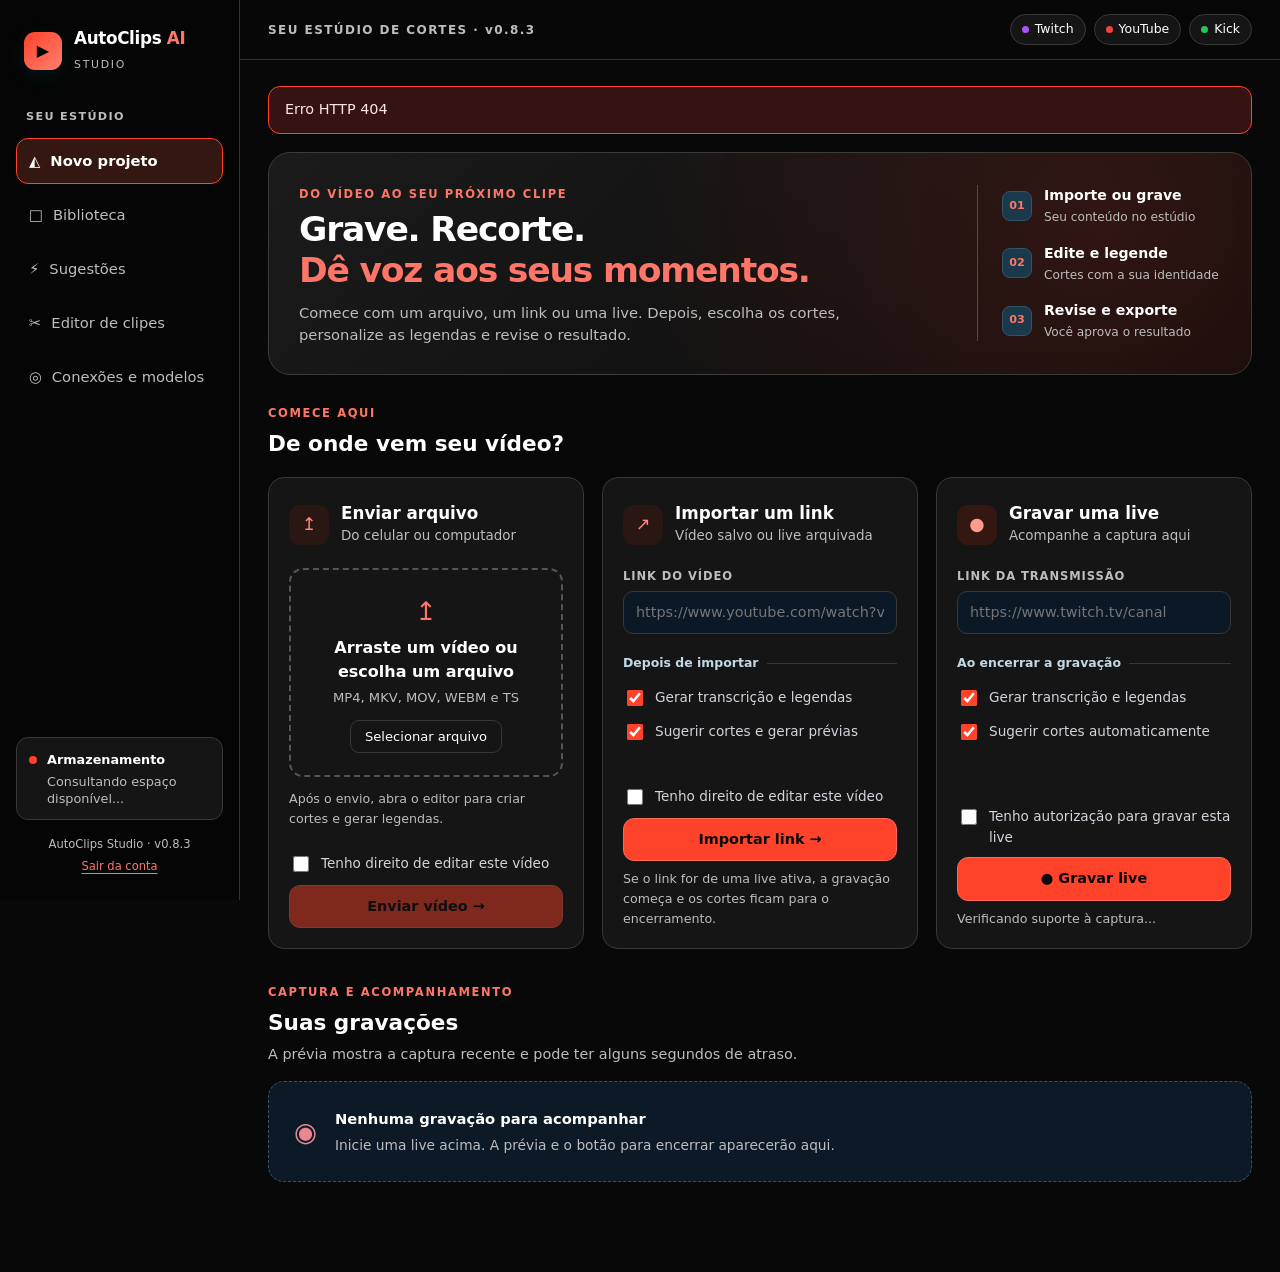
==== commit 767fcc45: "feat: discover trending streamers and games with daily/weekly thumbnail previews" ====
--- a/static/index.html
+++ b/static/index.html
@@ -4,10 +4,11 @@
   <meta charset="utf-8">
   <meta name="viewport" content="width=device-width, initial-scale=1, viewport-fit=cover">
   <meta name="theme-color" content="#000000">
-  <title>AutoClips AI Studio v0.8.2</title>
+  <title>AutoClips AI Studio v0.8.3</title>
   <link rel="stylesheet" href="/static/app.css">
   <link rel="stylesheet" href="/static/layout-editor.css">
   <link rel="stylesheet" href="/static/delivery.css">
+  <link rel="stylesheet" href="/static/suggestions.css">
 </head>
 <body>
 <a class="skip-link" href="#main-content">Ir para o conteúdo</a>
@@ -17,16 +18,17 @@
     <div class="side-label">SEU ESTÚDIO</div>
     <button class="nav active" data-tab="sources"><span aria-hidden="true">◭</span> Novo projeto</button>
     <button class="nav" data-tab="library"><span aria-hidden="true">□</span> Biblioteca</button>
+    <button class="nav" data-tab="suggestions"><span aria-hidden="true">⚡</span> Sugestões</button>
     <button class="nav" data-tab="editor"><span aria-hidden="true">✂</span> Editor de clipes</button>
     <button class="nav" data-tab="connections"><span aria-hidden="true">◎</span> Conexões e modelos</button>
     <div class="side-spacer"></div>
     <div class="side-info"><div class="storage-dot" aria-hidden="true"></div><div><b>Armazenamento</b><p id="storage-info">Consultando espaço disponível...</p></div></div>
-    <div class="sidebar-foot">AutoClips Studio · v0.8.2<br><a href="/logout">Sair da conta</a></div>
+    <div class="sidebar-foot">AutoClips Studio · v0.8.3<br><a href="/logout">Sair da conta</a></div>
   </aside>
   <div class="main-wrap">
     <header class="topbar">
       <div class="mobile-brand"><span aria-hidden="true">▶</span> <b>AutoClips AI</b></div>
-      <span class="eyebrow">SEU ESTÚDIO DE CORTES · v0.8.2</span>
+      <span class="eyebrow">SEU ESTÚDIO DE CORTES · v0.8.3</span>
       <div class="platforms" aria-label="Plataformas compatíveis"><span class="pill"><i class="dot tw" aria-hidden="true"></i>Twitch</span><span class="pill"><i class="dot yt" aria-hidden="true"></i>YouTube</span><span class="pill"><i class="dot kick" aria-hidden="true"></i>Kick</span></div>
     </header>
     <main id="main-content" tabindex="-1">
@@ -77,6 +79,66 @@
       <section id="library" class="page" aria-labelledby="library-title">
         <div class="section-heading"><div><span class="overline">SEUS PROJETOS</span><h1 id="library-title">Biblioteca</h1><p>Escolha um vídeo para cortar, transcrever ou continuar a edição.</p></div><div class="btn-row"><button class="outline" id="cleanup-storage" type="button">Limpar temporários</button><button class="outline" id="refresh-library" type="button">Atualizar</button></div></div>
         <div id="video-library" class="video-grid"></div>
+      </section>
+
+
+      <section id="suggestions" class="page" aria-labelledby="suggestions-title">
+        <div class="section-heading tr-head">
+          <div><span class="overline">OPORTUNIDADES PARA NOVOS CORTES</span>
+            <h1 id="suggestions-title">Sugestões do dia e da semana</h1>
+            <p>Descubra quais criadores e temas estão recebendo atenção. Consulte as fontes e veja uma prévia de thumbnail antes de escolher a pauta.</p>
+          </div>
+          <div class="tr-switch" role="group" aria-label="Janela de tendências">
+            <button class="active" type="button" data-trend-period="daily" aria-pressed="true">Hoje</button>
+            <button type="button" data-trend-period="weekly" aria-pressed="false">7 dias</button>
+          </div>
+        </div>
+        <div class="tr-controls">
+          <label for="suggestions-platform">PLATAFORMA
+            <select id="suggestions-platform"><option value="all">Todas as fontes</option><option value="twitch">Twitch</option><option value="youtube">YouTube</option></select>
+          </label>
+          <button type="button" class="outline" id="suggestions-refresh">Atualizar tendências</button>
+        </div>
+        <div class="tr-summary" role="status" aria-live="polite">
+          <strong id="suggestions-coverage">Consultando tendências...</strong>
+          <small id="suggestions-updated"></small>
+        </div>
+        <p id="suggestions-status" class="tr-hint" role="status" aria-live="polite">Abra esta aba para consultar os sinais públicos.</p>
+        <p id="suggestions-week-note" hidden></p>
+        <section class="tr-section" aria-label="Temas e jogos em alta">
+          <div class="tr-section-title"><h2>Temas e jogos mais hypados</h2><p>Jogos das lives em português — audiência da amostra</p></div>
+          <div class="tr-results" id="suggestions-topics"></div>
+        </section>
+        <section class="tr-section" aria-label="Criadores em destaque">
+          <div class="tr-section-title"><h2>Streamers e criadores em alta</h2><p>Audiência ao vivo na Twitch ou posição do vídeo no ranking YouTube</p></div>
+          <div class="tr-results" id="suggestions-streamers"></div>
+        </section>
+        <section class="tr-section" aria-label="Vídeos populares para estudar formatos">
+          <div class="tr-section-title"><h2>Vídeos e thumbnails de referência</h2><p>Veja as capas originais ampliadas e experimente seu próprio texto de thumbnail</p></div>
+          <div class="tr-results" id="suggestions-videos"></div>
+        </section>
+        <section id="suggestions-sources" class="tr-source-panel" aria-label="Fontes de métricas"></section>
+        <p id="suggestions-method" class="tr-hint"></p>
+        <p class="tr-legal">Oportunidades são sinais de audiência, não previsão de viralização. Só importe, grave ou reutilize vídeos com autorização. Analise os formatos e produza conteúdo original.</p>
+        <button class="outline" type="button" data-trends-open-connections>Ver conexões das plataformas</button>
+        <dialog id="suggestion-thumbnail-dialog" aria-labelledby="suggestions-preview-title">
+          <div class="tr-dialog-inner">
+            <div class="tr-dialog-head"><h2 id="suggestions-preview-title">Prévia da thumbnail</h2><button type="button" class="outline" id="suggestions-preview-close" aria-label="Fechar prévia">✕</button></div>
+            <div class="tr-cover-stage">
+              <img id="suggestions-preview-image" alt="Thumbnail original para referência">
+              <span id="suggestions-cover-overlay" class="tr-cover-overlay"></span>
+            </div>
+            <p id="suggestions-preview-caption"></p>
+            <div class="tr-cover-controls">
+              <label for="suggestions-cover-text">TEXTO DA SUA IDEIA DE THUMBNAIL
+                <input type="text" id="suggestions-cover-text" maxlength="62" placeholder="Escreva um gancho para testar a capa">
+              </label>
+              <button class="outline" type="button" id="suggestions-copy-title">Copiar texto</button>
+            </div>
+            <p class="tr-dialog-note">Simulação no navegador sobre uma imagem pública de referência. Não cria, salva nem concede direitos sobre a thumbnail original.</p>
+            <div class="tr-dialog-actions"><span id="suggestions-preview-platform" class="tr-platform"></span><a id="suggestions-preview-source" target="_blank" rel="noopener noreferrer">Ver conteúdo original ↗</a></div>
+          </div>
+        </dialog>
       </section>
 
       <section id="editor" class="page" aria-labelledby="editor-title">
@@ -185,7 +247,7 @@
     </main>
   </div>
 </div>
-<nav class="mobile-tabs" aria-label="Navegação do estúdio"><button data-tab="sources" class="active"><span aria-hidden="true">↥</span><span>Início</span></button><button data-tab="library"><span aria-hidden="true">□</span><span>Biblioteca</span></button><button data-tab="editor"><span aria-hidden="true">✂</span><span>Editor</span></button><button data-tab="connections"><span aria-hidden="true">◎</span><span>Conexões</span></button></nav>
+<nav class="mobile-tabs" aria-label="Navegação do estúdio"><button data-tab="sources" class="active"><span aria-hidden="true">↥</span><span>Início</span></button><button data-tab="library"><span aria-hidden="true">□</span><span>Biblioteca</span></button><button data-tab="suggestions"><span aria-hidden="true">⚡</span><span>Sugestões</span></button><button data-tab="editor"><span aria-hidden="true">✂</span><span>Editor</span></button><button data-tab="connections"><span aria-hidden="true">◎</span><span>Conexões</span></button></nav>
 <script src="/static/hls.min.js"></script>
 <script src="/static/live-preview.js"></script>
 <script src="/static/video-activity.js"></script>
@@ -193,5 +255,6 @@
 <script src="/static/delivery.js"></script>
 <script src="/static/app.js"></script>
 <script src="/static/connections.js"></script>
+<script src="/static/suggestions.js"></script>
 </body>
 </html>
--- a/static/suggestions.css
+++ b/static/suggestions.css
@@ -0,0 +1,82 @@
+/* AutoClips Suggestions · dark/red identity, responsive with 5 mobile tabs */
+#suggestions { min-width: 0; }
+#suggestions .tr-head { display:flex; justify-content:space-between; align-items:flex-end; gap:16px; flex-wrap:wrap; margin-bottom:18px; }
+#suggestions .tr-head p { max-width:680px; }
+#suggestions .tr-switch { display:flex; gap:7px; padding:5px; border:1px solid #434343; background:#131313; border-radius:13px; }
+#suggestions .tr-switch button { border:1px solid transparent; border-radius:9px; background:transparent; color:#dadada; font-weight:700; padding:10px 16px; cursor:pointer; }
+#suggestions .tr-switch button.active { color:#fff; border-color:#ff6c59; background:#3d1914; }
+#suggestions .tr-controls { display:flex; gap:12px; flex-wrap:wrap; align-items:flex-end; margin:18px 0; }
+#suggestions .tr-controls label { color:var(--muted); font-size:.8rem; font-weight:700; }
+#suggestions .tr-controls select { display:block; min-width:200px; margin-top:4px; }
+#suggestions .tr-controls button { min-height:44px; }
+#suggestions .tr-summary { display:flex; gap:12px; justify-content:space-between; align-items:center; flex-wrap:wrap; background:#1b1716; border:1px solid #594137; border-radius:13px; padding:14px 17px; margin:15px 0; }
+#suggestions .tr-summary strong { color:#ff8e7d; font-size:.93rem; }
+#suggestions .tr-summary small { color:#ddd; }
+#suggestions .tr-hint { font-size:.85rem; color:#bebebe; }
+#suggestions #suggestions-week-note:not([hidden]) { padding:11px 14px; border:1px solid #886c3d; color:#ffe1ab; background:#2c2314; border-radius:10px; margin:12px 0 18px; }
+#suggestions .tr-section { margin-top:28px; }
+#suggestions .tr-section-title { display:flex; gap:9px; align-items:baseline; flex-wrap:wrap; margin-bottom:13px; }
+#suggestions .tr-section-title h2 { margin:0; font-size:1.22rem; }
+#suggestions .tr-section-title p { margin:0; font-size:.78rem; color:var(--muted); }
+#suggestions .tr-results { display:grid; grid-template-columns:repeat(auto-fill,minmax(min(100%,270px),1fr)); gap:14px; }
+#suggestions .tr-card { padding:0; overflow:hidden; display:flex; flex-direction:column; min-height:180px; border:1px solid #383838; background:#171717; }
+#suggestions .tr-card-content { display:flex; flex-direction:column; flex:1; padding:16px; min-width:0; }
+#suggestions .tr-card-thumb { display:block; width:100%; padding:0; margin:0; border:0; position:relative; aspect-ratio:16/9; overflow:hidden; background:#2a2a2a; cursor:zoom-in; }
+#suggestions .tr-card-thumb img { width:100%; height:100%; object-fit:cover; display:block; }
+#suggestions .tr-preview-label { display:block; position:absolute; bottom:8px; left:8px; font-weight:700; font-size:.75rem; background:rgba(0,0,0,.82); color:#fff; padding:6px 9px; border-radius:6px; }
+#suggestions .tr-meta { display:flex; align-items:center; justify-content:space-between; flex-wrap:wrap; gap:5px; margin-bottom:7px; }
+#suggestions .tr-platform { border:1px solid #824334; border-radius:40px; color:#ff9d8f; padding:2px 8px; font-size:.69rem; font-weight:800; }
+#suggestions .tr-coverage { font-size:.67rem; color:#bbb; }
+#suggestions .tr-card-title { font-size:1rem; margin:4px 0 8px; overflow-wrap:anywhere; line-height:1.3; }
+#suggestions .tr-card-subtitle { margin:0 0 7px; color:#d2d2d2; font-size:.83rem; line-height:1.35; }
+#suggestions .tr-topic-line { font-size:.8rem; color:#ffae9f; margin:0 0 9px; }
+#suggestions .tr-metric { margin-top:auto; font-weight:800; font-variant-numeric:tabular-nums; font-size:.81rem; color:#fafafa; padding-top:7px; }
+#suggestions .tr-actions { display:flex; align-items:center; justify-content:space-between; flex-wrap:wrap; gap:8px; padding-top:14px; }
+#suggestions .tr-actions button { font-size:.75rem; padding:7px 11px; min-height:38px; }
+#suggestions .tr-external { font-size:.79rem; font-weight:700; color:#ff9a89; text-decoration:none; }
+#suggestions .tr-external:hover { text-decoration:underline; }
+#suggestions .tr-empty { grid-column:1/-1; padding:24px; border:1px dashed #585858; color:#c7c7c7; border-radius:12px; background:#151515; }
+#suggestions .tr-source-panel { margin:27px 0 24px; padding:20px; border:1px solid #383838; background:#151515; border-radius:13px; }
+#suggestions .tr-source-panel h3 { margin:0 0 12px; font-size:1rem; }
+#suggestions .tr-source { border-top:1px solid #3b3b3b; padding:12px 0; display:flex; align-items:center; flex-wrap:wrap; gap:8px; }
+#suggestions .tr-source:first-of-type { border-top:0; }
+#suggestions .tr-source b { font-size:.86rem; }
+#suggestions .tr-source-indicator { font-size:.68rem; border:1px solid #585858; border-radius:15px; color:#eee; padding:2px 9px; }
+#suggestions .tr-source-indicator.ready { border-color:#4b9861; color:#b4f5cb; }
+#suggestions .tr-source p { flex-basis:100%; margin:0; font-size:.78rem; }
+#suggestions .tr-legal { font-size:.78rem; color:#c5c5c5; border-left:3px solid #ff6958; padding-left:12px; margin:17px 0; }
+
+#suggestions #suggestion-thumbnail-dialog { padding:0; width:min(92vw,720px); max-height:90vh; overflow:auto; border:1px solid #5e4640; border-radius:17px; background:#151515; color:#fff; box-shadow:0 28px 90px #000d; }
+#suggestions #suggestion-thumbnail-dialog::backdrop { background:#000c; backdrop-filter:blur(3px); }
+#suggestions .tr-dialog-inner { padding:20px; }
+#suggestions .tr-dialog-head { display:flex; gap:12px; align-items:center; justify-content:space-between; margin-bottom:13px; }
+#suggestions .tr-dialog-head h2 { font-size:1.15rem; margin:0; }
+#suggestions .tr-dialog-head button { min-width:44px; min-height:44px; }
+#suggestions .tr-cover-stage { aspect-ratio:16/9; width:100%; position:relative; overflow:hidden; background:#222; border:1px solid #4c4c4c; border-radius:12px; isolation:isolate; }
+#suggestions .tr-cover-stage img { width:100%; height:100%; display:block; object-fit:cover; }
+#suggestions .tr-cover-stage::after { content:""; position:absolute; inset:0; background:linear-gradient(0deg,#000b,transparent 75%); pointer-events:none; }
+#suggestions .tr-cover-overlay { position:absolute; z-index:2; left:5%; bottom:8%; width:90%; text-transform:uppercase; font-weight:900; font-size:clamp(1.05rem,4vw,2.4rem); line-height:1.05; color:#fff; text-shadow:2px 3px 0 #000,0 0 15px #000; overflow-wrap:anywhere; }
+#suggestions #suggestions-preview-caption { color:#c8c8c8; font-size:.85rem; margin:12px 0; }
+#suggestions .tr-cover-controls { display:flex; flex-wrap:wrap; align-items:end; gap:10px; }
+#suggestions .tr-cover-controls label { flex:1 1 210px; min-width:0; color:#c8c8c8; font-size:.85rem; }
+#suggestions .tr-cover-controls input { width:100%; margin:5px 0 0; }
+#suggestions .tr-dialog-note { font-size:.78rem; color:#bdbdbd; margin:12px 0; }
+#suggestions .tr-dialog-actions { display:flex; gap:12px; flex-wrap:wrap; align-items:center; margin-top:13px; }
+#suggestions .tr-dialog-actions a { color:#ffa99b; }
+
+@media(max-width:760px) {
+  .mobile-tabs { grid-template-columns:repeat(5,minmax(0,1fr)); }
+  .mobile-tabs button { font-size:.65rem; min-width:0; padding:6px 1px; }
+  #suggestions .tr-head { align-items:stretch; }
+  #suggestions .tr-switch { width:100%; }
+  #suggestions .tr-switch button { flex:1; }
+  #suggestions .tr-controls label { flex:1; }
+  #suggestions .tr-controls select { min-width:0; width:100%; }
+  #suggestions .tr-controls button { width:100%; }
+  #suggestions .tr-dialog-inner { padding:12px; }
+  #suggestions .tr-cover-overlay { font-size:clamp(1rem,5vw,1.65rem); }
+  #suggestions .tr-results { grid-template-columns:minmax(0,1fr); }
+}
+@media(prefers-reduced-motion:reduce) {
+  #suggestions .tr-card-thumb img { transition:none; }
+}
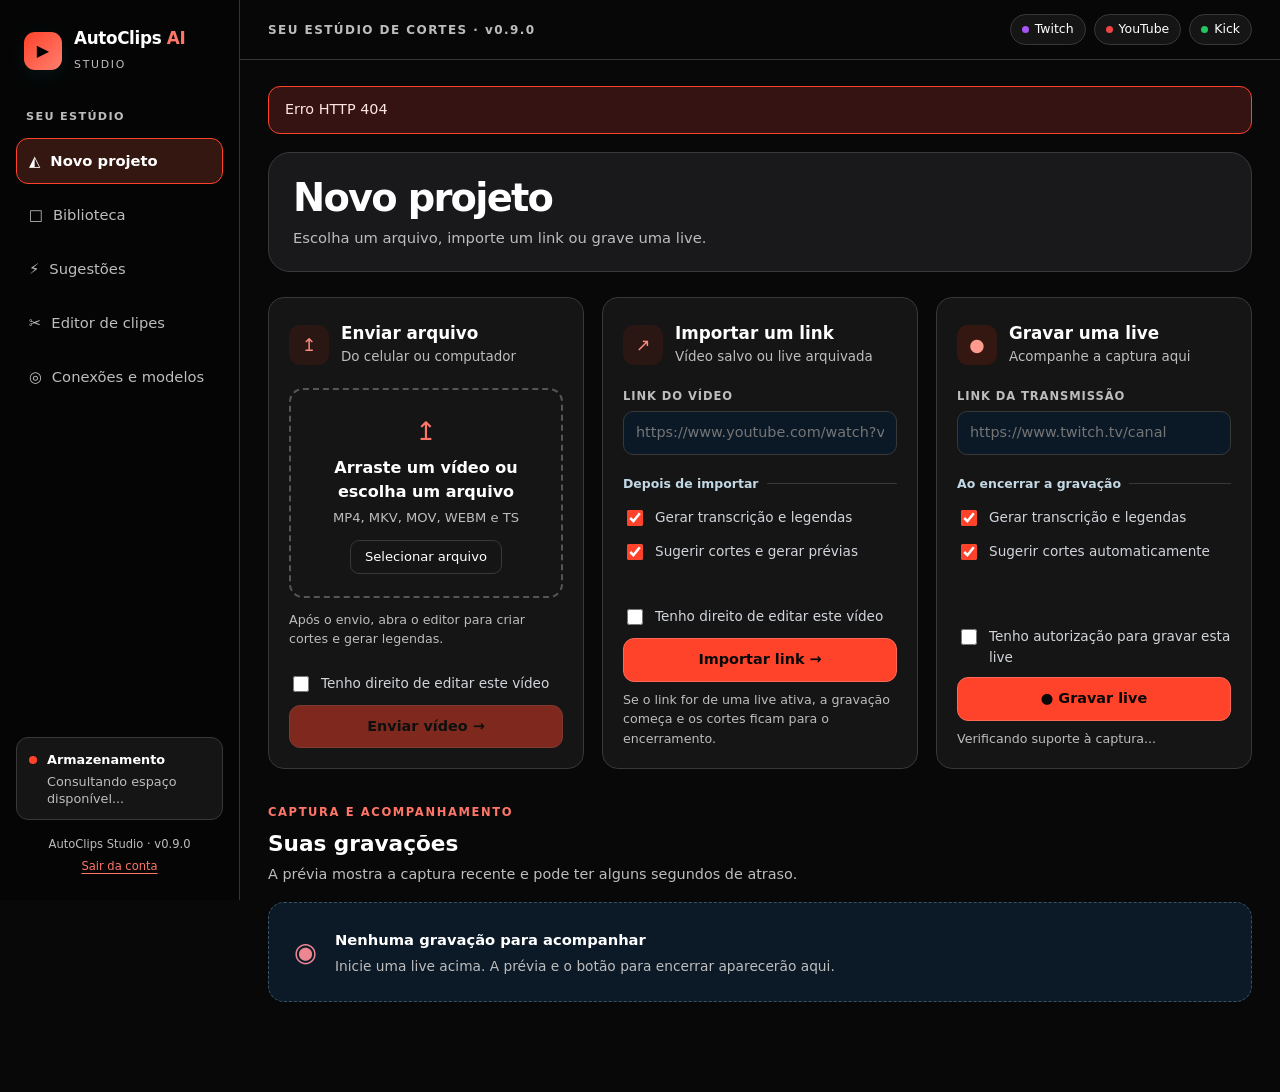
==== commit 820a4682: "feat: verified public accounts, private editing volumes and adaptive studio" ====
--- a/static/index.html
+++ b/static/index.html
@@ -4,11 +4,13 @@
   <meta charset="utf-8">
   <meta name="viewport" content="width=device-width, initial-scale=1, viewport-fit=cover">
   <meta name="theme-color" content="#000000">
-  <title>AutoClips AI Studio v0.8.3</title>
+  <title>AutoClips AI Studio v0.9.0</title>
   <link rel="stylesheet" href="/static/app.css">
   <link rel="stylesheet" href="/static/layout-editor.css">
   <link rel="stylesheet" href="/static/delivery.css">
   <link rel="stylesheet" href="/static/suggestions.css">
+  <link rel="stylesheet" href="/static/workspace.css">
+  <script src="/static/device.js"></script>
 </head>
 <body>
 <a class="skip-link" href="#main-content">Ir para o conteúdo</a>
@@ -23,26 +25,20 @@
     <button class="nav" data-tab="connections"><span aria-hidden="true">◎</span> Conexões e modelos</button>
     <div class="side-spacer"></div>
     <div class="side-info"><div class="storage-dot" aria-hidden="true"></div><div><b>Armazenamento</b><p id="storage-info">Consultando espaço disponível...</p></div></div>
-    <div class="sidebar-foot">AutoClips Studio · v0.8.3<br><a href="/logout">Sair da conta</a></div>
+    <div class="sidebar-foot">AutoClips Studio · v0.9.0<br><a href="/logout">Sair da conta</a></div>
   </aside>
   <div class="main-wrap">
     <header class="topbar">
       <div class="mobile-brand"><span aria-hidden="true">▶</span> <b>AutoClips AI</b></div>
-      <span class="eyebrow">SEU ESTÚDIO DE CORTES · v0.8.3</span>
+      <span class="eyebrow">SEU ESTÚDIO DE CORTES · v0.9.0</span>
       <div class="platforms" aria-label="Plataformas compatíveis"><span class="pill"><i class="dot tw" aria-hidden="true"></i>Twitch</span><span class="pill"><i class="dot yt" aria-hidden="true"></i>YouTube</span><span class="pill"><i class="dot kick" aria-hidden="true"></i>Kick</span></div>
+      <a class="account-exit" href="/logout">Sair da conta</a>
     </header>
     <main id="main-content" tabindex="-1">
       <div id="notice" class="notice hidden" role="status" aria-live="polite"></div>
       <section id="sources" class="page active" aria-labelledby="sources-title">
-        <div class="hero">
-          <div class="hero-copy"><span class="overline">DO VÍDEO AO SEU PRÓXIMO CLIPE</span><h1 id="sources-title">Grave. Recorte.<br><span>Dê voz aos seus momentos.</span></h1><p>Comece com um arquivo, um link ou uma live. Depois, escolha os cortes, personalize as legendas e revise o resultado.</p></div>
-          <ol class="hero-steps" aria-label="Etapas de criação">
-            <li><span>01</span><div><b>Importe ou grave</b><small>Seu conteúdo no estúdio</small></div></li>
-            <li><span>02</span><div><b>Edite e legende</b><small>Cortes com a sua identidade</small></div></li>
-            <li><span>03</span><div><b>Revise e exporte</b><small>Você aprova o resultado</small></div></li>
-          </ol>
-        </div>
-        <div class="section-heading"><div><span class="overline">COMECE AQUI</span><h2>De onde vem seu vídeo?</h2></div></div>
+        <div class="hero intro"><div><h1 id="sources-title">Novo projeto</h1><p>Escolha um arquivo, importe um link ou grave uma live.</p></div></div>
+        <div class="source-picker" role="group" aria-label="Origem do vídeo"><button type="button" data-source-choice="file" aria-pressed="true">Arquivo</button><button type="button" data-source-choice="link" aria-pressed="false">Link</button><button type="button" data-source-choice="live" aria-pressed="false">Live</button></div>
         <div class="source-grid three-cols">
           <article class="panel upload-panel">
             <div class="panel-head"><div class="panel-icon" aria-hidden="true">↥</div><div><h3>Enviar arquivo</h3><p>Do celular ou computador</p></div></div>
--- a/static/workspace.css
+++ b/static/workspace.css
@@ -0,0 +1,43 @@
+/* Shared controls for the sign-in flow and workspace-specific navigation. */
+.access {color-scheme:dark;min-height:100svh;margin:0;display:grid;place-items:center;background:#111114;color:#f8f6f5;font:16px/1.5 system-ui,sans-serif}
+.access * {box-sizing:border-box}
+.access-card {width:min(420px,calc(100% - 32px));padding:clamp(20px,4vw,36px);border:1px solid #424046;border-radius:18px;background:#1c1b1f;margin:24px 0}
+.wordmark {display:inline-flex;align-items:center;gap:6px;color:#fff;text-decoration:none;font-weight:750;letter-spacing:-.035em}
+.wordmark span {background:#ff705c;color:#230d09;border-radius:8px;padding:4px 9px;margin-right:4px}.wordmark strong {font-weight:450;color:#ccc4c4}
+.access-card h1 {font-size:clamp(26px,4vw,34px);line-height:1.1;margin:32px 0 9px;letter-spacing:-.045em}
+.access-card p {color:#c8c3c6;margin:0 0 20px}.access-card label {display:block;font-weight:600;margin:14px 0 6px}
+.access-card input {width:100%;border:1px solid #66646d;border-radius:8px;background:#111114;color:#fff;padding:11px 12px;font:inherit}
+.access-card button,.alternative {width:100%;min-height:46px;border-radius:8px;font:inherit;font-weight:650;cursor:pointer}
+#submit-access {background:#ff705c;color:#24100e;border:0}.text-button {border:0;background:transparent;color:#ffac9e}
+#feedback {font-size:.9rem;color:#ffcdc5;margin:12px 0}.access [hidden] {display:none!important}
+.google-access {border-top:1px solid #46434a;padding-top:14px;margin-top:4px}.alternative {display:grid;place-items:center;color:#fff;text-decoration:none;border:1px solid #68636a}
+.access :focus-visible,.source-picker button:focus-visible {outline:3px solid #ffab97;outline-offset:3px}
+.source-picker,.account-exit {display:none}
+.hero.intro {padding:22px 24px;background:#19191c;border:1px solid #39383d}.intro h1 {margin:0 0 6px;font-size:clamp(1.65rem,3vw,2.4rem);letter-spacing:-.045em}.intro p {margin:0}
+[data-device=tablet] .shell {display:block}
+[data-device=tablet] .sidebar {position:sticky;z-index:42;top:0;width:100%;height:auto;display:flex;flex-direction:row;align-items:center;padding:8px 16px;gap:6px;overflow-x:auto}
+[data-device=tablet] .sidebar .brand {padding:0 8px 0 0}
+[data-device=tablet] .sidebar :is(.side-label,.side-info,.side-spacer,.sidebar-foot,.brand small) {display:none}
+[data-device=tablet] .nav {white-space:nowrap;min-height:44px;padding:8px 10px}
+[data-device=tablet] .topbar {position:static}
+[data-device=tablet] .mobile-tabs {display:none}
+[data-device=tablet] .source-grid.three-cols {display:grid;grid-template-columns:repeat(2,minmax(0,1fr))}
+[data-device=tablet] .upload-panel {grid-column:1/-1}
+[data-device=phone] .sidebar {display:none}
+[data-device=phone] .mobile-tabs {display:grid;position:fixed;inset:auto 0 0;grid-template-columns:repeat(5,minmax(0,1fr));background:#17171a;border-top:1px solid #454449;padding:5px 2px max(5px,env(safe-area-inset-bottom));z-index:45}
+[data-device=phone] .mobile-tabs button {display:grid;justify-items:center;align-content:center;gap:2px;min-height:44px;font-size:.73rem;padding:2px;background:transparent;color:#ccc}
+[data-device=phone] .mobile-tabs .active {color:#ffa393;background:#36221f}
+[data-device=phone] .source-grid.three-cols {display:block}
+[data-device=phone] .source-picker {display:flex;gap:8px;margin:16px 0 10px}
+.source-picker button {flex:1;background:#202024;color:#e5e2e0;min-height:44px;border-radius:10px;border:1px solid #454449}
+.source-picker button[aria-pressed=true] {border-color:#ff8775;color:#ffab9c}
+[data-device=phone] .source-grid[data-source] > article {display:none}
+[data-device=phone] .source-grid[data-source=file] .upload-panel,[data-device=phone] .source-grid[data-source=link] .vod-panel,[data-device=phone] .source-grid[data-source=live] .live-panel {display:block}
+[data-device=phone] main {padding-bottom:100px}
+[data-device=phone] .mobile-brand {display:block}
+[data-device=phone] .platforms {display:none}
+[data-device=phone] .editor-layout,[data-device=phone] .upper-grid {grid-template-columns:minmax(0,1fr)}
+[data-device=phone] .topbar,[data-device=tablet] .topbar {display:flex;align-items:center;justify-content:space-between}
+[data-device=phone] .account-exit,[data-device=tablet] .account-exit {display:inline-flex;align-items:center;min-height:44px;color:#e5e2e0}
+[data-device=desktop] .shell {max-width:1760px;margin:auto}
+[data-device=desktop] .source-grid.three-cols {grid-template-columns:repeat(3,minmax(0,1fr))}
